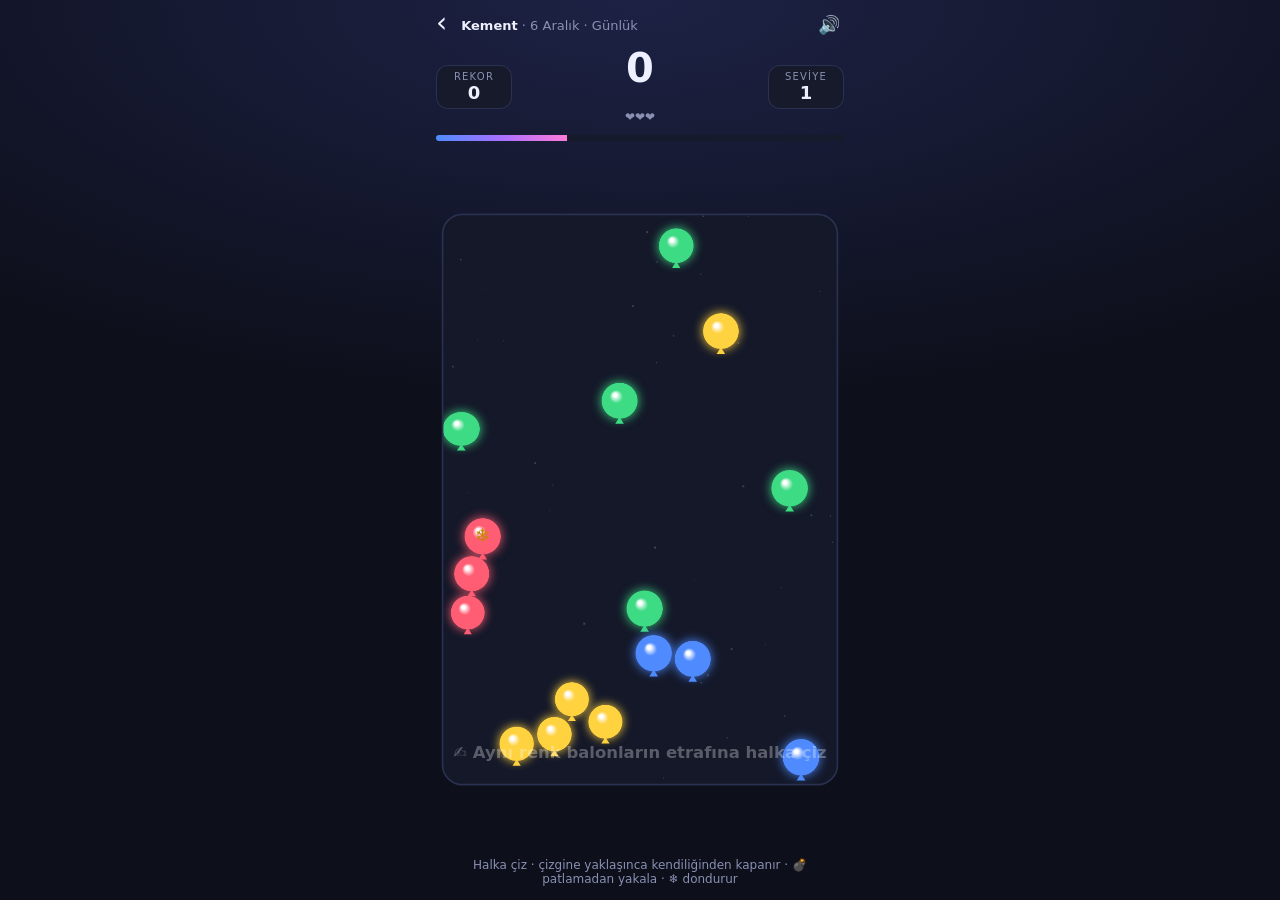
==== kement.html @ a5c646d5 "Günün oyunları: Kement, Patlat, Birleştir, Kaydır ve ilk denemeler Telefonda tek elle oynanan, her g" ====
<!doctype html>
<html lang="tr">
<head>
<meta charset="utf-8">
<meta name="viewport" content="width=device-width,initial-scale=1,maximum-scale=1,user-scalable=no,viewport-fit=cover">
<meta name="theme-color" content="#0d0f1a">
<meta name="mobile-web-app-capable" content="yes">
<meta name="apple-mobile-web-app-capable" content="yes">
<title>Kement</title>
<link rel="stylesheet" href="ortak.css">
<style>
.orb{position:fixed;left:0;top:0;width:12px;height:12px;margin:-6px 0 0 -6px;border-radius:50%;pointer-events:none;z-index:15}
.bump{animation:bump .22s ease-out}
@keyframes bump{40%{transform:scale(1.25)}}
#prog.hot{background:linear-gradient(90deg,#ff7a3d,#ff3b3b)}
</style>
</head>
<body class="game">
<div id="app">
  <header class="hud">
    <div class="stat"><small>REKOR</small><b id="best">0</b></div>
    <div class="score"><b id="score">0</b><span id="combo"></span><small id="sub"></small></div>
    <div class="stat"><small>SEVİYE</small><b id="lvl">1</b></div>
  </header>
  <div class="bar"><i id="prog"></i></div>
  <div class="stage"><canvas id="cv"></canvas></div>
  <p id="hint">Halka çiz · çizgine yaklaşınca kendiliğinden kapanır · 💣 patlamadan yakala · ❄️ dondurur</p>
</div>
<script src="ortak.js"></script>
<script>
const SNAP=30,NEAR=70,SKIP=15; // auto-close distance, preview distance, recent trail points ignored
const W=360,H=520,R=16,CAP=50,START=16,COMBO_S=2.5,FEVER_AT=5,FUSE=10*60,LEVEL_S=25,LIVES=3,KEY='kement3';
const COLORS=['#ff5d73','#ffd23f','#4f8bff','#3ddc84','#a970ff'];
const SPR=[...COLORS,'#ffffff'].map(ballSprite); // last one = joker
const PENTA=[0,2,4,7,9,12,14,16,19,21,24];
const LEVEL_MSG={2:'💣 Bombalar geldi: patlamadan halkala!',3:'🌈 Prizma geldi',5:'🟣 5. renk geldi!'};
const cv=$('#cv'),ctx=cv.getContext('2d'),view=watchCanvas(cv,W,H,6);
const stars=Array.from({length:40},()=>({x:Math.random()*W,y:Math.random()*H,v:.15+Math.random()*.35,s:.6+Math.random()*1.4}));
let Rn,lives,dots,spawns,score,disp,shown,combo,maxCombo,biggest,lastHit,gt,lt,level,nextSpawn,frozenUntil,over,path,live,flashA,flashC,punch,quake,hitstop,
  rings,poppers,shards,confetti,smoke,flashes,ghosts,beatAt,defused,lastArr=0,lastPop=0;

function inPoly(p,poly){let ins=false;for(let i=0,j=poly.length-1;i<poly.length;j=i++){const a=poly[i],b=poly[j];
  if((a.y>p.y)!==(b.y>p.y)&&p.x<(b.x-a.x)*(p.y-a.y)/(b.y-a.y)+a.x)ins=!ins}return ins}
// what a loop holds. Forgiving: a single dot of another colour is a "stray" that gets flicked out; two or more = mixed
function judge(poly){const ins=dots.filter(d=>inPoly(d,poly)),cnt={};ins.forEach(d=>{if(d.c>=0)cnt[d.c]=(cnt[d.c]||0)+1});
  const col=Object.keys(cnt).length?+Object.keys(cnt).sort((a,b)=>cnt[b]-cnt[a])[0]:-1,strays=ins.filter(d=>d.c>=0&&d.c!==col);
  return{ins,col,strays,catch:ins.filter(d=>!strays.includes(d)),mixed:strays.length>1||strays.length===1&&cnt[col]<2}}
// where segment ab crosses segment cd (strictly inside both), or null
function segX(a,b,c,d){const r1=b.x-a.x,r2=b.y-a.y,s1=d.x-c.x,s2=d.y-c.y,den=r1*s2-r2*s1;if(Math.abs(den)<1e-9)return null;
  const t=((c.x-a.x)*s2-(c.y-a.y)*s1)/den,u=((c.x-a.x)*r2-(c.y-a.y)*r1)/den;return t>0&&t<1&&u>0&&u<1?{x:a.x+t*r1,y:a.y+t*r2}:null}
const area=poly=>{let a=0;for(let i=0,j=poly.length-1;i<poly.length;j=i++)a+=(poly[j].x+poly[i].x)*(poly[j].y-poly[i].y);return Math.abs(a/2)};
// self-check: loop geometry, crossing detection, the one-stray rule
{const sq=[{x:0,y:0},{x:10,y:0},{x:10,y:10},{x:0,y:10}];console.assert(inPoly({x:5,y:5},sq)&&!inPoly({x:15,y:5},sq)&&area(sq)===100,'inPoly/area');
 const X=segX({x:0,y:0},{x:10,y:10},{x:0,y:10},{x:10,y:0});console.assert(X&&X.x===5&&X.y===5&&!segX({x:0,y:0},{x:1,y:0},{x:0,y:1},{x:1,y:1}),'segX');
 dots=[{x:3,y:3,c:0},{x:6,y:6,c:0},{x:4,y:7,c:1}];console.assert(!judge(sq).mixed&&judge(sq).catch.length===2,'one stray is forgiven');
 dots.push({x:7,y:3,c:2});console.assert(judge(sq).mixed,'two strays = mixed')}

// the day's stream of balloons (same for everyone); specials unlock with levels
const ncol=()=>level>=5?5:4;
function newItem(){const r=Rn(),c=Rn()*ncol()|0;let p=.06;if(r<p)return{c:-1,sp:'joker'};
  if(level>=2){p+=.07;if(r<p)return{c,sp:'bomb',fuse:FUSE}}p+=.025;if(r<p)return{c,sp:'ice'};if(level>=3){p+=.02;if(r<p)return{c,sp:'prism'}}return{c,sp:''}}
function placeItem(it,x,y){if(it.c>=0&&Rn()<.6){let nd=90,near=null;for(const o of dots)if(o.c>=0){const q=Math.hypot(o.x-x,o.y-y);if(q<nd){nd=q;near=o}}if(near)it={...it,c:near.c}}return it} // colours like company
function freeSpot(){let x,y;for(let k=0;k<25;k++){x=R+Rn()*(W-2*R);y=R+Rn()*(H-2*R);
  if(dots.every(o=>Math.hypot(o.x-x,o.y-y)>2*R+10)&&spawns.every(o=>Math.hypot(o.x-x,o.y-y)>2*R+10))break}return[x,y]}
const makeDot=(it,x,y,sz=.2)=>({...it,x,y,vx:(Rn()-.5)*.5,vy:(Rn()-.5)*.5,hot:0,ph:Rn()*6.28,sz,sq:0,kx:0,ky:0});
function queueSpawn(){const[x,y]=freeSpot();spawns.push({it:placeItem(newItem(),x,y),x,y,t:36})}
const spawnEvery=()=>Math.max(.3,1.4-(level-1)*.1), speedK=()=>Math.min(1.4,1+(level-1)*.06);
const crowd=()=>(dots.length+spawns.length)/CAP, feverOn=()=>combo>=FEVER_AT, colOf=d=>d.c<0?'#ffffff':COLORS[d.c];

function start(){Rn=rng(DAY+'-'+KEY);lives=LIVES;dots=[];spawns=[];level=1;gt=lt=0;
  for(let i=0;i<START;i++){const[x,y]=freeSpot();dots.push(makeDot(placeItem(newItem(),x,y),x,y,1))}
  nextSpawn=1.2;frozenUntil=0;score=disp=shown=combo=maxCombo=biggest=lastHit=flashA=punch=quake=hitstop=beatAt=defused=0;over=false;path=live=null;
  rings=[];poppers=[];shards=[];confetti=[];smoke=[];flashes=[];ghosts=[];flashC='#fff';hud()}
const bump=el=>{el.classList.remove('bump');void el.offsetWidth;el.classList.add('bump')};
function hud(){$('#best').textContent=Math.max(score,bestOf(KEY));$('#lvl').textContent=level;
  $('#sub').textContent=['❤️'.repeat(lives)+'🖤'.repeat(LIVES-lives),TARGET&&(score>TARGET?'✅ Hedefi geçtin':'🎯 Hedef '+TARGET)].filter(Boolean).join(' · ');
  const cb=$('#combo');cb.textContent=(feverOn()?'🔥 ATEŞ x2 · ':'')+'KOMBO x'+combo;cb.classList.toggle('on',combo>1);
  cb.style.background=feverOn()?'linear-gradient(90deg,#ff7a3d,#ff3d6e)':''}

// a glowing orb flies on an arc from where a balloon popped to the score
function flyTo(sel,wx,wy,color,delay,onArrive){const v=view,t=$(sel).getBoundingClientRect(),x0=v.r.left+v.ox+wx*v.s,y0=v.r.top+v.oy+wy*v.s,x1=t.left+t.width/2,y1=t.top+t.height/2;
  const e=document.createElement('i');e.className='orb';e.style.background=color;e.style.boxShadow=`0 0 14px 4px ${color}`;document.body.append(e);
  const mx=(x0+x1)/2+(Math.random()-.5)*180,my=y1+(y0-y1)*.35;
  e.animate([{transform:`translate(${x0}px,${y0}px) scale(.6)`},{transform:`translate(${mx}px,${my}px) scale(1.5)`,offset:.45},{transform:`translate(${x1}px,${y1}px) scale(.5)`}],
    {duration:720,delay,easing:'ease-in',fill:'both'}).onfinish=()=>{e.remove();onArrive()}}
function arrive(sel){bump($(sel));const now=performance.now();if(now-lastArr>35){lastArr=now;beep(1100+Math.random()*400,.03,'sine',.035);buzz(6)}}

// drawing: no straight auto-close. Crossing your own trail closes a loop right there and you keep drawing.
addEventListener('pointerdown',e=>{if(over||e.target.closest('button,a,.ov'))return;path=[toWorld(e,view)];live=null});
addEventListener('pointermove',e=>{if(!path)return;const evs=e.getCoalescedEvents?.();for(const ev of evs?.length?evs:[e])addPoint(toWorld(ev,view))});
addEventListener('pointerup',()=>{const nc=path&&nearClose(45);path=live=null;if(nc&&catchable(judge(nc.poly)))closeLoop(nc.poly)}); // let go near your trail around a clean group: it closes
addEventListener('pointercancel',()=>{path=live=null});
function addPoint(p){if(!path)return;const l=path[path.length-1];if(Math.hypot(p.x-l.x,p.y-l.y)<4)return;
  for(let i=path.length-3;i>=0;i--){const X=segX(path[i],path[i+1],l,p);if(X){const poly=[X,...path.slice(i+1)];path=[X,p];closeLoop(poly);return}}
  path.push(p);if(path.length>600)path.shift();if(Math.random()<.5)trail(p);
  // almost closed and something worth catching inside: finish the loop for the player
  const nc=nearClose(SNAP);if(nc&&area(nc.poly)>600&&catchable(judge(nc.poly))){path=[p];beep(1800,.04,'square',.05);buzz(15);closeLoop(nc.poly)}}
// nearest earlier point of the trail to the fingertip (ignoring the last few), within max
function nearClose(max=NEAR){if(!path||path.length<=SKIP)return null;const tip=path.at(-1);let best=-1,bd=max;
  for(let i=0;i<path.length-SKIP;i++){const d=Math.hypot(path[i].x-tip.x,path[i].y-tip.y);if(d<bd){bd=d;best=i}}return best<0?null:{i:best,d:bd,poly:path.slice(best)}}
const catchable=j=>!j.mixed&&(j.catch.length>=2||j.catch.some(d=>d.sp&&d.sp!=='joker'));
function closeLoop(poly){if(over||area(poly)<350)return;resolve(poly)} // ignore tiny jitter loops

const loopColor=j=>j.mixed?'#ff3b3b':j.catch.length>1?(j.col>=0?COLORS[j.col]:'#ffffff'):'#c8ccff';
function trail(p){const c=live?loopColor(live):'#c8ccff';sparks.push({x:p.x,y:p.y,vx:(Math.random()-.5)*.9,vy:(Math.random()-.5)*.9,life:.7,color:c})}

function resolve(poly){const j=judge(poly);if(!j.ins.length)return;
  const cx=j.ins.reduce((s,d)=>s+d.x,0)/j.ins.length,cy=j.ins.reduce((s,d)=>s+d.y,0)/j.ins.length;
  if(j.mixed){combo=0;j.ins.forEach(d=>d.hot=24);float('Karışık!',cx,cy,'#ff5d73',26);sweep(220,110,.2,'sawtooth',.06);buzz([80,40,80]);ghosts.push({pts:poly,col:'#ff3b3b',t:0});hud();return}
  const got=j.catch;if(got.length<2&&!got.some(d=>d.sp&&d.sp!=='joker'))return; // a lone plain balloon is worth nothing; a lone special is fine
  for(const d of j.strays){const a=Math.atan2(d.y-cy,d.x-cx);d.kx=Math.cos(a)*7;d.ky=Math.sin(a)*7;d.hot=16}
  // specials: bomb blasts its surroundings, prism takes its whole colour, ice freezes; they can set each other off
  const kill=new Set(got),fired=[];
  for(let grew=true;grew;){grew=false;for(const d of[...kill])if(!fired.includes(d)&&(d.sp==='bomb'||d.sp==='prism'||d.sp==='ice')){fired.push(d);if(d.sp==='ice')continue;
    for(const o of dots)if(!kill.has(o)&&(d.sp==='bomb'?Math.hypot(o.x-d.x,o.y-d.y)<95:o.c===d.c)){kill.add(o);grew=true}}}
  const n=got.length,k=kill.size;combo++;maxCombo=Math.max(maxCombo,combo);biggest=Math.max(biggest,k);lastHit=gt;
  const gain=(n*n*5+(k-n)*15)*Math.min(combo,10)*(feverOn()?2:1);score+=gain; // multiplier capped at x10
  defused+=fired.filter(d=>d.sp==='bomb').length;
  const col=got.find(d=>d.c>=0)?COLORS[got.find(d=>d.c>=0).c]:'#ffffff';
  // balloons pop where they are: the loop's catch goes pa-pa-pa around the ring, bomb/prism extras ripple outward
  const ang=d=>Math.atan2(d.y-cy,d.x-cx),share=Math.floor(gain/k);
  [...got].sort((a,b)=>ang(a)-ang(b)).forEach((d,i)=>poppers.push({...d,t:3+i*3,i,pts:share}));
  [...kill].filter(d=>!got.includes(d)).forEach((d,i)=>poppers.push({...d,t:8+Math.hypot(d.x-cx,d.y-cy)/7|0,i:n+i,pts:share}));
  poppers[poppers.length-1].pts+=gain-share*k;
  dots=dots.filter(d=>!kill.has(d));ghosts.push({pts:poly,col,t:0});
  fired.forEach((d,i)=>setTimeout(()=>{
    if(d.sp==='bomb'){fireBlast(d.x,d.y,10);float('💥 ETKİSİZ!',d.x,d.y-26,'#ffb020',24)}
    else if(d.sp==='prism'){rings.push({x:d.x,y:d.y,r:R,max:W,col:COLORS[d.c],t:0});float('🌈 RENK PATLADI!',W/2,H*.3,COLORS[d.c],30);sweep(300,1500,.5,'triangle',.08);flashA=.5;flashC=COLORS[d.c];quake=10;buzz([30,20,30,20,30,20,120])}
    else{frozenUntil=gt+3.5;float('❄️ DONDU!',W/2,H*.3,'#9be7ff',38);sweep(2400,700,.5,'triangle',.06);flashA=.45;flashC='#9be7ff';buzz([20,20,20,20,20,20,60])}},120+i*170));
  setTimeout(()=>explode(cx,cy,col,k,gain),(3+n*3+4)*17); // the finale, right after the last pop
  sweep(300,700,.12,'sine',.05);if(combo>1)bump($('#combo'));
  if(combo===FEVER_AT)setTimeout(()=>{float('🔥 ATEŞ MODU! x2',W/2,H*.24,'#ff7a3d',32);sweep(300,1200,.45,'square',.05);quake=8;buzz([60,40,60,40,120])},260);
  hud()}

// one balloon bursting: rubber shreds, confetti, a white pop flash, its own "+pts" and an orb to the score
function balloonPop(p){const c=colOf(p);
  for(let i=0;i<10;i++){const a=Math.random()*6.283,v=2+Math.random()*4.5;shards.push({x:p.x,y:p.y,vx:Math.cos(a)*v,vy:Math.sin(a)*v-1,rot:a,vr:(Math.random()-.5)*.5,size:4+Math.random()*5,color:c,life:1})}
  for(let i=0;i<6;i++){const a=Math.random()*6.283,v=1.5+Math.random()*3.5;confetti.push({x:p.x,y:p.y,vx:Math.cos(a)*v,vy:Math.sin(a)*v-2.5,rot:Math.random()*6,vr:(Math.random()-.5)*.6,color:COLORS[Math.random()*5|0],life:1})}
  burst(p.x,p.y,'#ffffff',4);rings.push({x:p.x,y:p.y,r:R*.6,max:R*2.6,col:c,t:0});flashes.push({x:p.x,y:p.y,t:0});
  if(p.pts){float('+'+p.pts,p.x,p.y-8,'#fff',20+Math.min(p.i,6)*2);flyTo('#score',p.x,p.y,c,0,()=>{disp+=p.pts;arrive('#score')})}
  const now=performance.now();if(now-lastPop>25){lastPop=now;popSfx(.35,1300+Math.random()*1000,.07);beep(523*2**(PENTA[Math.min(p.i,10)]/12),.08,'triangle',.05)}buzz(12)}
// fiery blast with smoke (bombs)
function fireBlast(x,y,q){for(let i=0;i<18;i++){const a=Math.random()*6.283,v=2+Math.random()*6;shards.push({x,y,vx:Math.cos(a)*v,vy:Math.sin(a)*v-1,rot:a,vr:(Math.random()-.5)*.6,size:4+Math.random()*7,color:['#ff3b3b','#ffb020','#ffd23f'][i%3],life:1})}
  for(let i=0;i<8;i++)smoke.push({x:x+(Math.random()-.5)*30,y:y+(Math.random()-.5)*30,r:10+Math.random()*12,vy:-.3-Math.random()*.5,life:1});
  burst(x,y,'#ffb020',24);rings.push({x,y,r:R,max:130,col:'#ff9a3d',t:0});flashes.push({x,y,t:0,big:1});
  quake=Math.max(quake,q);hitstop=4;popSfx(.6,380,.35);sweep(150,35,.5,'sawtooth',.14);buzz([90,40,120])}
function explode(cx,cy,col,n,gain){
  burst(cx,cy,col,10+n*4);
  rings.push({x:cx,y:cy,r:R,max:50+n*15,col,t:0});rings.push({x:cx,y:cy,r:R,max:30+n*8,col:'#ffffff',t:-3});if(n>=5)rings.push({x:cx,y:cy,r:R,max:90+n*16,col,t:-7});
  for(const d of dots){const dx=d.x-cx,dy=d.y-cy,dd=Math.hypot(dx,dy)||1;if(dd<170){const f=(1-dd/170)*(3+n*.5);d.kx+=dx/dd*f;d.ky+=dy/dd*f;d.sq=.6}} // the blast shoves neighbours
  flashA=Math.max(flashA,Math.min(.4,.07*n));if(flashC!=='#9be7ff')flashC=n>=5?'#ffffff':col;punch=Math.min(1,.3+n*.12);quake=Math.max(quake,Math.min(14,2+n*1.5));
  if(n>=5){for(let i=0;i<20+n*3;i++){const a=-Math.PI/2+(Math.random()-.5)*2.4,v=3+Math.random()*6;confetti.push({x:cx,y:cy,vx:Math.cos(a)*v,vy:Math.sin(a)*v,rot:Math.random()*6,vr:(Math.random()-.5)*.6,color:COLORS[i%5],life:1.3})}
    hitstop=5;popSfx(.5,600,.25)} // big catch: confetti fountain + a beat of hit-stop
  float('+'+gain,cx,cy-10,'#fff',30+Math.min(n,8)*3);
  if(combo>1)float('KOMBO x'+combo,W/2,H*.45,feverOn()?'#ff7a3d':'#ffcc33',36);
  if(n>=4)praise(n>=12?4:n>=9?3:n>=7?2:n>=5?1:0,W/2,H*.2);
  for(let k=0;k<Math.min(n,7);k++)setTimeout(()=>beep(523*2**(PENTA[k+Math.min(combo,4)]/12),.12,'triangle',.07),k*45);
  sweep(160,45,.35,'sine',n>=4?.3:.16);buzz(n>=6?[50,30,50,30,90]:n>=4?[35,25,35,25,60]:[25,20,25])}

// a bomb whose fuse ran out: blows up and scatters 2 new balloons (the field fills faster)
function bombBlow(d){dots.splice(dots.indexOf(d),1);combo=0;fireBlast(d.x,d.y,16);rings.push({x:d.x,y:d.y,r:R,max:150,col:'#ff3b3b',t:-2});
  float('💥 BOMBA PATLADI! +2',d.x,d.y-26,'#ff5d73',22);flashA=.35;flashC='#ff3b3b';punch=1;
  for(let k=0;k<2;k++){const a=k/2*6.283+.4;spawns.push({it:{c:Rn()*ncol()|0,sp:''},x:clamp(d.x+Math.cos(a)*44,R,W-R),y:clamp(d.y+Math.sin(a)*44,R,H-R),t:8+k*5})}hud()}
// the field overflowed: lose a heart; the oldest balloons pop to make room and time stops for a moment
function overflow(){lives--;hud();if(lives<=0)return gameOver();
  const k=Math.ceil(dots.length*.4),gone=dots.slice(0,k);dots=dots.slice(k);spawns=[];gone.forEach((d,i)=>poppers.push({...d,t:6+i*2,i:i%11,pts:0}));
  frozenUntil=gt+2.5;combo=0;float('💔 TAŞTI!',W/2,H*.38,'#ff5d73',42);float(lives+' can kaldı',W/2,H*.38+42,'#fff',18);
  rings.push({x:W/2,y:H/2,r:R,max:W,col:'#ff5d73',t:0});flashA=.5;flashC='#ff3b3b';quake=14;hitstop=6;sweep(400,90,.6,'sawtooth',.12);buzz([150,60,150,60,250]);hud()}
function levelUp(){float('SEVİYE '+level,W/2,H*.4,'#26c6da',42);if(LEVEL_MSG[level])float(LEVEL_MSG[level],W/2,H*.4+42,'#fff',16);
  sweep(400,1600,.5,'triangle',.08);buzz([30,30,30,30,90]);bump($('#lvl'));hud()}
function gameOver(){over=true;path=live=null;float('ALAN DOLDU!',W/2,H*.42,'#ff5d73',38);sweep(500,80,.8,'sawtooth',.1);buzz([200,80,200,80,400]);quake=14;
  [...dots].sort((a,b)=>a.y-b.y).forEach((d,i)=>poppers.push({...d,t:30+i*2,i:i%11,pts:0}));const k=dots.length;dots=[];spawns=[];
  const rec=score>bestOf(KEY);
  if(rec)for(let i=0;i<7;i++)setTimeout(()=>{const x=40+Math.random()*(W-80),y=60+Math.random()*H*.5;burst(x,y,[...COLORS,'#fff'][i%6],28);
    for(let q=0;q<25;q++){const a=Math.random()*6.283,v=2+Math.random()*5;confetti.push({x,y,vx:Math.cos(a)*v,vy:Math.sin(a)*v-2,rot:a,vr:.3,color:COLORS[q%5],life:1.3})}popSfx(.4,900,.12);buzz(30)},900+i*140);
  setTimeout(()=>{disp=score;finish({key:KEY,score,title:rec?'Yeni rekor! 🎉':'Alan doldu!',chips:['📈 seviye '+level,'⭕ en büyük: '+biggest,'🔥 x'+maxCombo+' kombo','💣 '+defused+' bomba'],
    card:`📈 Sv ${level} · ⭕ ${biggest}'li · 🔥 x${maxCombo}\n`,again:start})},Math.max(1800,(30+k*2)*17+600))}

function step(){if(!dots)return;if(hitstop>0){hitstop--;return} // hit-stop: the world holds its breath for a beat
  const now=performance.now(),frozen=gt<frozenUntil;gt+=1/60; // game clock only runs while the page is visible
  if(!over){
    if(frozen)nextSpawn+=1/60;else{lt+=1/60;const L=1+Math.floor(lt/LEVEL_S);if(L>level){level=L;levelUp()}if(gt>=nextSpawn){queueSpawn();nextSpawn=gt+spawnEvery()}}
    if(!frozen)for(const s of spawns)if(--s.t<=0){dots.push(makeDot(s.it,s.x,s.y));if(now-lastPop>40){lastPop=now;beep(600+Math.random()*300,.04,'sine',.04)}}spawns=spawns.filter(s=>s.t>0);
    if(crowd()>=1)return overflow()}
  const sk=(path?.7:1)*speedK();
  for(const d of dots){d.ph+=.05;if(d.hot)d.hot--;d.sz+=(1-d.sz)*.15;d.sq*=.85;if(frozen)continue; // ice: nothing moves
    d.x+=d.vx*sk+d.kx;d.y+=d.vy*sk+d.ky;d.kx*=.88;d.ky*=.88;
    if(d.x<R&&d.vx<0||d.x>W-R&&d.vx>0){d.vx*=-1;d.sq=.5}if(d.y<R&&d.vy<0||d.y>H-R&&d.vy>0){d.vy*=-1;d.sq=.5}
    if(d.sp==='bomb'&&!over){d.fuse--;if(d.fuse<=120&&d.fuse%20===0){beep(1500,.03,'square',.03);buzz(8)}if(d.fuse<=0)bombBlow(d)}}
  if(!frozen)for(let i=0;i<dots.length;i++)for(let j=i+1;j<dots.length;j++){const a=dots[i],b=dots[j],dx=b.x-a.x,dy=b.y-a.y,dd=Math.hypot(dx,dy)||1,o=2*R+4-dd;
    if(o>0){const k=o/dd*.25;a.x-=dx*k;a.y-=dy*k;b.x+=dx*k;b.y+=dy*k} // never stack
    else if(a.c===b.c&&a.c>=0&&dd<110){const k=.002;a.x+=dx*k;a.y+=dy*k;b.x-=dx*k;b.y-=dy*k}} // same colours drift together
  for(const d of dots){d.x=clamp(d.x,R,W-R);d.y=clamp(d.y,R,H-R)}
  // close to your own trail: preview what closing the loop would catch
  const nc=nearClose();if(nc){const j=judge(nc.poly),cnt=j.mixed?0:j.catch.length;
    if(cnt>=2&&cnt>(live?.cnt||0)){beep(500+cnt*70,.04,'sine',.05);buzz(10)}live={...j,cnt,to:path[nc.i]}}else live=null;
  for(const p of poppers)if(--p.t<=0)balloonPop(p);poppers=poppers.filter(p=>p.t>0);
  for(const r of rings){r.t++;if(r.t>0)r.r+=(r.max-r.r)*.18}rings=rings.filter(r=>r.t<28);
  for(const g of ghosts)g.t++;ghosts=ghosts.filter(g=>g.t<22);
  for(const f of flashes)f.t++;flashes=flashes.filter(f=>f.t<(f.big?9:6));
  flashA*=.86;punch*=.85;quake*=.86;
  const fever=feverOn();for(const s of stars){s.y+=s.v*(fever?-3:frozen?0:1);if(s.y>H+4)s.y=-4;if(s.y<-4)s.y=H+4}
  if(combo&&gt-lastHit>COMBO_S){combo=0;hud()}
  const c=crowd();if(!over&&c>.8&&gt-beatAt>(c>.92?.45:.75)){beatAt=gt;beep(70,.12,'sine',.25);setTimeout(()=>beep(58,.1,'sine',.2),140);buzz(c>.92?[40,100,40]:30)}} // heartbeat when nearly full

function ballAt(d,x,y,r){if(d.c>=0){ctx.fillStyle=COLORS[d.c];ctx.beginPath();ctx.moveTo(x,y+r*.9);ctx.lineTo(x-r*.24,y+r*1.28);ctx.lineTo(x+r*.24,y+r*1.28);ctx.closePath();ctx.fill()} // balloon knot
  ctx.drawImage(SPR[d.c<0?5:d.c],x-r*1.6,y-r*1.6,r*3.2,r*3.2);
  const icon={joker:'★',bomb:'💣',prism:'🌈',ice:'❄️'}[d.sp];if(icon){ctx.fillStyle='#c48a00';ctx.font=`800 ${r*1.05}px system-ui`;ctx.fillText(icon,x,y+1)}}
function drawDebris(){
  for(const s of smoke){s.y+=s.vy;s.r+=.5;s.life-=.018;ctx.globalAlpha=Math.max(0,s.life)*.35;ctx.fillStyle='#8a8fa8';ctx.beginPath();ctx.arc(s.x,s.y,s.r,0,6.283);ctx.fill()}
  for(const s of shards){s.x+=s.vx;s.y+=s.vy;s.vy+=.18;s.vx*=.97;s.rot+=s.vr;s.life-=.022;ctx.globalAlpha=Math.max(0,s.life);ctx.fillStyle=s.color;ctx.save();ctx.translate(s.x,s.y);ctx.rotate(s.rot);
    ctx.beginPath();ctx.moveTo(-s.size,-s.size*.4);ctx.quadraticCurveTo(0,-s.size,s.size,-s.size*.2);ctx.lineTo(s.size*.3,s.size*.6);ctx.closePath();ctx.fill();ctx.restore()} // rubber shreds
  for(const f of confetti){f.x+=f.vx;f.y+=f.vy;f.vy+=.12;f.vx*=.98;f.rot+=f.vr;f.life-=.012;ctx.globalAlpha=Math.max(0,Math.min(1,f.life));ctx.fillStyle=f.color;ctx.save();ctx.translate(f.x,f.y);ctx.rotate(f.rot);
    ctx.fillRect(-3,-4.5*Math.abs(Math.cos(f.rot*2)),6,9*Math.abs(Math.cos(f.rot*2))+1);ctx.restore()} // flipping confetti
  ctx.globalAlpha=1;shards=shards.filter(s=>s.life>0);confetti=confetti.filter(f=>f.life>0&&f.y<H+20);smoke=smoke.filter(s=>s.life>0)}

function draw(){const v=view;if(!v.s||!dots)return;const now=performance.now(),fever=feverOn(),frozen=gt<frozenUntil,c=crowd(),danger=!over&&c>.8;
  worldView(ctx,cv,v);
  if(quake>.3)ctx.translate((Math.random()-.5)*quake,(Math.random()-.5)*quake); // camera shake
  if(punch>.01){const z=1+punch*.035;ctx.translate(W/2,H/2);ctx.scale(z,z);ctx.translate(-W/2,-H/2)} // zoom punch on catches
  ctx.fillStyle='#141829';ctx.beginPath();ctx.roundRect(0,0,W,H,18);ctx.fill();
  ctx.save();ctx.clip();ctx.textAlign='center';ctx.textBaseline='middle';
  if(fever){const g=ctx.createLinearGradient(0,H,0,0);g.addColorStop(0,`rgba(255,90,40,${.22+.08*Math.sin(now/140)})`);g.addColorStop(1,'rgba(255,40,110,0)');ctx.fillStyle=g;ctx.fillRect(0,0,W,H)}
  if(frozen){ctx.fillStyle=`rgba(120,210,255,${.12+.05*Math.sin(now/200)})`;ctx.fillRect(0,0,W,H)}
  ctx.fillStyle=fever?'#ff9a5a':'#ffffff';for(const s of stars){ctx.globalAlpha=fever?.6:.18;ctx.fillRect(s.x,s.y,s.s,s.s)}ctx.globalAlpha=1;
  for(const g of ghosts){const k=g.t/22;ctx.beginPath();g.pts.forEach((p,i)=>i?ctx.lineTo(p.x,p.y):ctx.moveTo(p.x,p.y));ctx.closePath();
    ctx.globalAlpha=(1-k)*.25;ctx.fillStyle=g.col;ctx.fill();ctx.globalAlpha=1-k;ctx.strokeStyle=g.col;ctx.lineWidth=6*(1-k)+1;ctx.lineJoin='round';ctx.stroke()}ctx.globalAlpha=1; // the loop you just closed
  for(const s of spawns){const k=1-s.t/36,col=colOf(s.it);ctx.globalAlpha=.35+.5*k;ctx.strokeStyle=col;ctx.lineWidth=2.5;ctx.beginPath();ctx.arc(s.x,s.y,R*(1.8-k*.8),0,6.283);ctx.stroke();
    ctx.globalAlpha=k*.6;ballAt(s.it,s.x,s.y,R*k*.8);ctx.globalAlpha=1} // portal: a balloon is about to appear
  if(path&&path.length>1){const j=live||{catch:[],mixed:false,col:-1},col=fever&&!j.mixed?`hsl(${now/3%360},100%,62%)`:live?loopColor(j):'#c8ccff';
    ctx.beginPath();path.forEach((p,i)=>i?ctx.lineTo(p.x,p.y):ctx.moveTo(p.x,p.y));
    ctx.lineJoin=ctx.lineCap='round';ctx.lineWidth=6;ctx.strokeStyle=col;ctx.shadowColor=col;ctx.shadowBlur=18;ctx.stroke();ctx.shadowBlur=0;ctx.lineWidth=1.5;ctx.strokeStyle='rgba(255,255,255,.75)';ctx.stroke();
    const s0=path[0],tip=path.at(-1);ctx.strokeStyle=col;ctx.lineWidth=2;ctx.globalAlpha=.5+.3*Math.sin(now/120);ctx.beginPath();ctx.arc(s0.x,s0.y,9,0,6.283);ctx.stroke();ctx.globalAlpha=1; // where to come back to
    if(live){ctx.setLineDash([5,7]);ctx.beginPath();ctx.moveTo(tip.x,tip.y);ctx.lineTo(live.to.x,live.to.y);ctx.stroke();ctx.setLineDash([])}
    ctx.fillStyle=col;ctx.shadowColor=col;ctx.shadowBlur=20;ctx.beginPath();ctx.arc(tip.x,tip.y,5+Math.sin(now/80)*1.5,0,6.283);ctx.fill();ctx.shadowBlur=0}
  for(const d of dots){const inL=live?.catch.includes(d)&&!live.mixed,stray=live?.strays.includes(d)&&!live.mixed,r=R*d.sz*(1+.04*Math.sin(d.ph))*(inL?1.15:1);
    const x=d.x+(d.hot?Math.sin(d.hot*1.3)*4:inL?Math.sin(now/40)*1.2:0),sx=1+d.sq*.25,sy=1-d.sq*.2; // squash after bumps
    ctx.save();ctx.translate(x,d.y);ctx.scale(sx,sy);ballAt(d,0,0,r);ctx.restore();
    if(d.sp==='bomb'){const k=d.fuse/FUSE,blink=d.fuse<120&&Math.sin(now/50)>0;ctx.strokeStyle=blink?'#ffffff':'#ff3b3b';ctx.lineWidth=3;ctx.beginPath();ctx.arc(x,d.y,r+5,-Math.PI/2,-Math.PI/2+6.283*k);ctx.stroke()} // fuse
    if(frozen){ctx.strokeStyle='rgba(190,240,255,.8)';ctx.lineWidth=2;ctx.beginPath();ctx.arc(x,d.y,r+2,0,6.283);ctx.stroke()}
    if(inL||stray){ctx.strokeStyle=stray?'#ff5d73':'#fff';ctx.lineWidth=2.5;ctx.setLineDash(stray?[4,4]:[]);ctx.beginPath();ctx.arc(x,d.y,r+4,0,6.283);ctx.stroke();ctx.setLineDash([])}}
  // caught balloons waiting their turn: they swell and tremble, then burst
  for(const p of poppers){const k=p.t<6?1-p.t/6:0,r=R*(1.08+k*.45),x=p.x+Math.sin(now/25+p.i)*(1+k*2);ballAt(p,x,p.y,r);
    ctx.strokeStyle='rgba(255,255,255,.9)';ctx.lineWidth=2;ctx.beginPath();ctx.arc(x,p.y,r+3,0,6.283);ctx.stroke()}
  for(const f of flashes){const k=f.t/(f.big?9:6);ctx.globalAlpha=1-k;ctx.fillStyle='#fff';ctx.beginPath();ctx.arc(f.x,f.y,R*(f.big?2.2:1.1)*(1+k*.8),0,6.283);ctx.fill()}ctx.globalAlpha=1;
  for(const r of rings)if(r.t>0){ctx.globalAlpha=1-r.t/28;ctx.strokeStyle=r.col;ctx.lineWidth=6*(1-r.t/28)+1;ctx.beginPath();ctx.arc(r.x,r.y,r.r,0,6.283);ctx.stroke()}ctx.globalAlpha=1;
  drawDebris();drawFx(ctx);
  if(combo>0&&!over){ctx.fillStyle=fever?'#ff7a3d':'#ffcc33';ctx.fillRect(0,0,W*Math.max(0,1-(gt-lastHit)/COMBO_S),4)} // combo fuse
  if(danger){const g=ctx.createRadialGradient(W/2,H/2,H*.3,W/2,H/2,H*.75);g.addColorStop(0,'rgba(255,40,40,0)');g.addColorStop(1,`rgba(255,40,40,${.18+.14*Math.sin(now/(c>.92?80:140))})`);ctx.fillStyle=g;ctx.fillRect(0,0,W,H)}
  if(flashA>.01){ctx.globalAlpha=flashA;ctx.fillStyle=flashC;ctx.fillRect(0,0,W,H);ctx.globalAlpha=1}
  if(gt<4&&!over&&score===0){ctx.globalAlpha=.6+.3*Math.sin(now/300);ctx.fillStyle='#fff';ctx.font='700 15px system-ui';ctx.fillText('✍️ Aynı renk balonların etrafına halka çiz',W/2,H-28);ctx.globalAlpha=1}
  ctx.restore();
  ctx.lineWidth=fever?2.5:1.5;ctx.strokeStyle=fever?`hsl(${now/3%360},100%,60%)`:danger?'#ff3b3b':'#2a3150';ctx.beginPath();ctx.roundRect(0,0,W,H,18);ctx.stroke();
  if(shown<disp)shown+=Math.ceil((disp-shown)/5);else shown=disp;$('#score').textContent=shown;
  const pg=$('#prog');pg.style.width=Math.min(100,c*100)+'%';pg.classList.toggle('hot',c>.8)}

start();loop(step,draw);
</script>
</body>
</html>
---- ortak.css ----
:root{color-scheme:dark;--bg:#0d0f1a;--panel:#161a2b;--line:#2a3150;--text:#eef0ff;--dim:#8a90b3;--accent:#ffcc33}
*{box-sizing:border-box;margin:0;padding:0;-webkit-tap-highlight-color:transparent}
html,body{height:100%;color:var(--text);font-family:system-ui,-apple-system,"Segoe UI",Roboto,sans-serif}
body{background:radial-gradient(120% 70% at 50% 0%,#1d2245 0%,var(--bg) 65%) var(--bg)}
body.game{overflow:hidden;touch-action:none;user-select:none;-webkit-user-select:none}
#app{height:100vh;height:100dvh;max-width:440px;margin:0 auto;display:flex;flex-direction:column;gap:10px;padding:max(12px,env(safe-area-inset-top)) 16px max(14px,env(safe-area-inset-bottom))}
.top{display:flex;align-items:center;gap:4px;font-size:13px;color:var(--dim)}
.top a{color:var(--text);text-decoration:none;font-size:28px;line-height:.7;padding:0 10px 4px 0}
.top .t{flex:1}
.top b{color:var(--text)}
#mute{background:none;border:0;font-size:18px;cursor:pointer;padding:2px 4px}
.hud{display:flex;align-items:center;justify-content:space-between}
.stat{display:flex;flex-direction:column;align-items:center;min-width:76px;padding:6px 10px;background:var(--panel);border-radius:12px;box-shadow:inset 0 0 0 1px var(--line)}
.stat small{font-size:10px;letter-spacing:.12em;color:var(--dim)}
.stat b{font-size:18px;font-variant-numeric:tabular-nums}
.score{display:flex;flex-direction:column;align-items:center;gap:3px}
#score{font-size:40px;font-weight:800;line-height:1;font-variant-numeric:tabular-nums}
#sub{font-size:12px;color:var(--dim);min-height:15px}
#combo{font-size:12px;font-weight:800;color:#1a1200;background:var(--accent);border-radius:99px;padding:1px 8px;visibility:hidden}
#combo.on{visibility:visible;animation:in .25s}
.bar{height:6px;border-radius:99px;background:var(--panel);overflow:hidden;flex:none}
#prog{display:block;height:100%;width:0;background:linear-gradient(90deg,#4f8bff,#a970ff,#ff7ad9);transition:width .2s}
.stage{flex:1;min-height:0;position:relative}
.stage canvas{position:absolute;inset:0;width:100%;height:100%;touch-action:none}
#hint{text-align:center;font-size:12px;color:var(--dim);flex:none;min-height:15px}
#toast{position:fixed;left:50%;top:20%;transform:translateX(-50%);z-index:30;background:var(--accent);color:#1a1200;font-weight:800;padding:10px 18px;border-radius:99px;pointer-events:none;opacity:0;transition:opacity .25s;white-space:nowrap}
#toast.on{opacity:1}
.ov{position:fixed;inset:0;z-index:20;display:grid;place-items:center;padding:16px;background:rgba(5,6,12,.72);backdrop-filter:blur(6px);-webkit-backdrop-filter:blur(6px)}
.ov[hidden]{display:none}
.card{width:100%;max-width:360px;text-align:center;background:var(--panel);border-radius:22px;padding:26px 22px 18px;box-shadow:0 20px 60px rgba(0,0,0,.6),inset 0 0 0 1px var(--line);animation:in .35s}
#oTitle{color:var(--dim);font-weight:600}
#oScore{display:block;font-size:60px;font-weight:900;line-height:1.1;background:linear-gradient(135deg,#ffcc33,#ff7a3d);-webkit-background-clip:text;background-clip:text;color:transparent}
.chips{display:flex;justify-content:center;flex-wrap:wrap;gap:8px;margin:12px 0}
.chips span{background:#232945;border-radius:99px;padding:5px 12px;font-size:14px;font-weight:600}
#oMsg{min-height:44px;line-height:1.45;margin-bottom:6px}
.btn{display:block;width:100%;margin-top:10px;padding:15px;border:0;border-radius:14px;font:inherit;font-size:17px;font-weight:800;color:var(--text);background:#252b45;cursor:pointer}
.btn.pri{background:linear-gradient(135deg,#ffcc33,#ff7a3d);color:#1a1200}
.lnk{display:inline-block;margin-top:14px;color:var(--dim);font-size:14px;text-decoration:none}
button:focus-visible,a:focus-visible{outline:2px solid var(--accent);outline-offset:2px}
.shake{animation:shake .35s}
@keyframes in{from{opacity:0;transform:scale(.7)}}
@keyframes shake{20%{transform:translate(-6px,2px)}40%{transform:translate(5px,-3px)}60%{transform:translate(-4px,1px)}80%{transform:translate(3px,0)}}
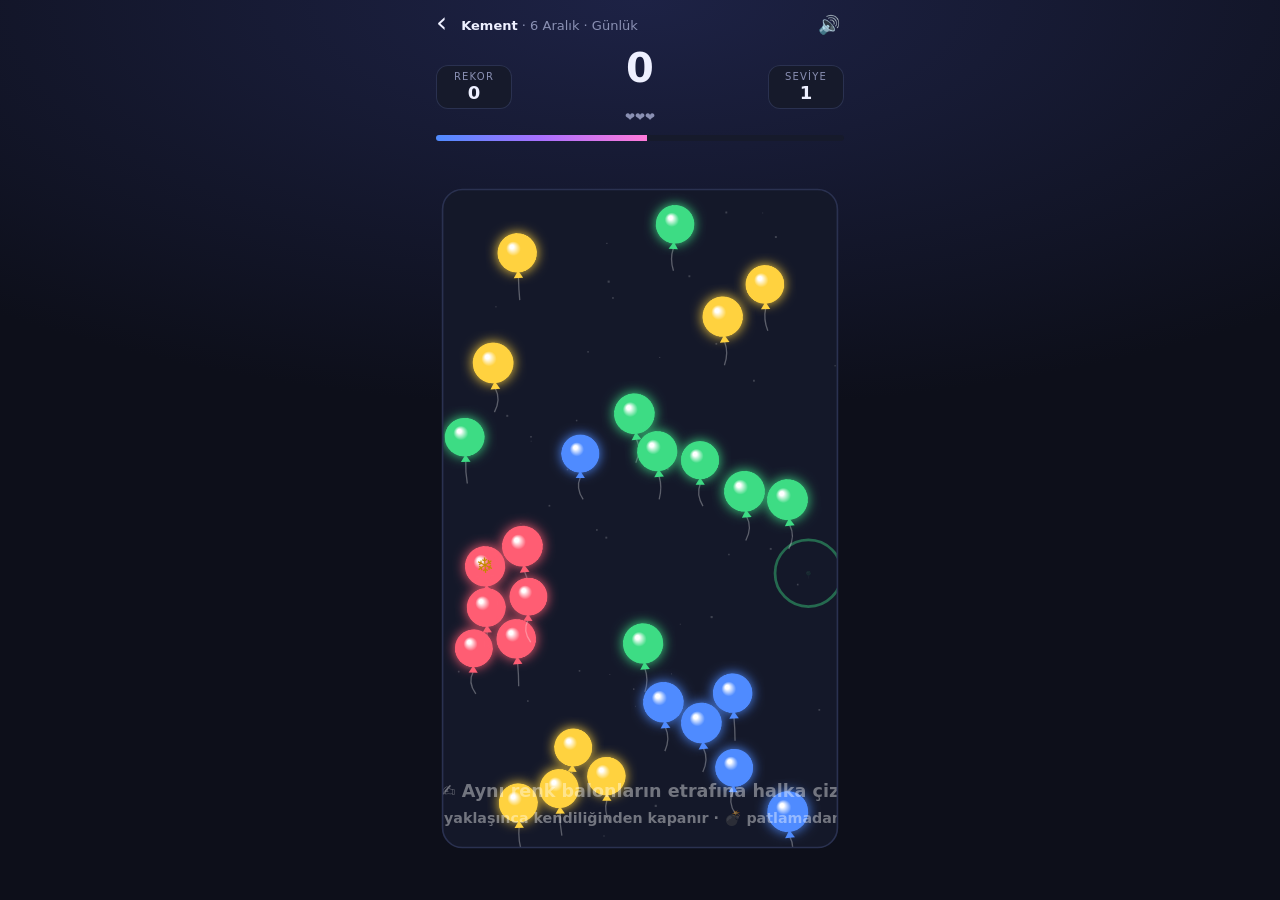
==== commit 7ba8c367: "Kement: beklemesiz akış, mıknatıslı halka, daha çok efekt ve titreşim - Alanda her zaman en az 26 ba" ====
--- a/kement.html
+++ b/kement.html
@@ -13,6 +13,7 @@
 .bump{animation:bump .22s ease-out}
 @keyframes bump{40%{transform:scale(1.25)}}
 #prog.hot{background:linear-gradient(90deg,#ff7a3d,#ff3b3b)}
+#score.big{color:var(--accent)}
 </style>
 </head>
 <body class="game">
@@ -24,36 +25,40 @@
   </header>
   <div class="bar"><i id="prog"></i></div>
   <div class="stage"><canvas id="cv"></canvas></div>
-  <p id="hint">Halka çiz · çizgine yaklaşınca kendiliğinden kapanır · 💣 patlamadan yakala · ❄️ dondurur</p>
 </div>
 <script src="ortak.js"></script>
 <script>
-const SNAP=30,NEAR=70,SKIP=15; // auto-close distance, preview distance, recent trail points ignored
-const W=360,H=520,R=16,CAP=50,START=16,COMBO_S=2.5,FEVER_AT=5,FUSE=10*60,LEVEL_S=25,LIVES=3,KEY='kement3';
+const W=360,H=600,R=18,CAP=56,START=28,MIN_FIELD=26,COMBO_S=2.5,FEVER_AT=5,FUSE=10*60,LEVEL_S=25,LIVES=3,KEY='kement3';
+const SNAP=40,NEAR=90,SKIP=15,EDGE=R*.8; // auto-close distance, preview distance, recent trail points ignored, how far the line's "magnet" reaches
 const COLORS=['#ff5d73','#ffd23f','#4f8bff','#3ddc84','#a970ff'];
 const SPR=[...COLORS,'#ffffff'].map(ballSprite); // last one = joker
 const PENTA=[0,2,4,7,9,12,14,16,19,21,24];
 const LEVEL_MSG={2:'💣 Bombalar geldi: patlamadan halkala!',3:'🌈 Prizma geldi',5:'🟣 5. renk geldi!'};
 const cv=$('#cv'),ctx=cv.getContext('2d'),view=watchCanvas(cv,W,H,6);
-const stars=Array.from({length:40},()=>({x:Math.random()*W,y:Math.random()*H,v:.15+Math.random()*.35,s:.6+Math.random()*1.4}));
-let Rn,lives,dots,spawns,score,disp,shown,combo,maxCombo,biggest,lastHit,gt,lt,level,nextSpawn,frozenUntil,over,path,live,flashA,flashC,punch,quake,hitstop,
-  rings,poppers,shards,confetti,smoke,flashes,ghosts,beatAt,defused,lastArr=0,lastPop=0;
+const stars=Array.from({length:44},()=>({x:Math.random()*W,y:Math.random()*H,v:.15+Math.random()*.35,s:.6+Math.random()*1.4}));
+let Rn,lives,dots,spawns,score,disp,shown,combo,maxCombo,biggest,lastHit,gt,lt,level,nextSpawn,lastSpawn,frozenUntil,over,path,live,flashA,flashC,punch,quake,hitstop,
+  rings,poppers,parts,flashes,ghosts,beatAt,defused,milestone,recordShown,popN=0,lastArr=0,lastPop=0;
 
 function inPoly(p,poly){let ins=false;for(let i=0,j=poly.length-1;i<poly.length;j=i++){const a=poly[i],b=poly[j];
   if((a.y>p.y)!==(b.y>p.y)&&p.x<(b.x-a.x)*(p.y-a.y)/(b.y-a.y)+a.x)ins=!ins}return ins}
-// what a loop holds. Forgiving: a single dot of another colour is a "stray" that gets flicked out; two or more = mixed
-function judge(poly){const ins=dots.filter(d=>inPoly(d,poly)),cnt={};ins.forEach(d=>{if(d.c>=0)cnt[d.c]=(cnt[d.c]||0)+1});
-  const col=Object.keys(cnt).length?+Object.keys(cnt).sort((a,b)=>cnt[b]-cnt[a])[0]:-1,strays=ins.filter(d=>d.c>=0&&d.c!==col);
+function distSeg(p,a,b){const dx=b.x-a.x,dy=b.y-a.y,l=dx*dx+dy*dy||1,t=clamp(((p.x-a.x)*dx+(p.y-a.y)*dy)/l,0,1);return Math.hypot(p.x-a.x-t*dx,p.y-a.y-t*dy)}
+const nearEdge=(p,poly)=>{for(let i=0,j=poly.length-1;i<poly.length;j=i++)if(distSeg(p,poly[j],poly[i])<EDGE)return true;return false};
+// what a loop holds. Forgiving: one balloon of another colour is a "stray" that gets flicked out (two or more = mixed),
+// and same-colour balloons sitting right on the line count as inside (fat-finger friendly)
+function judge(poly){const inside=dots.filter(d=>inPoly(d,poly)),cnt={};inside.forEach(d=>{if(d.c>=0)cnt[d.c]=(cnt[d.c]||0)+1});
+  const col=Object.keys(cnt).length?+Object.keys(cnt).sort((a,b)=>cnt[b]-cnt[a])[0]:-1,strays=inside.filter(d=>d.c>=0&&d.c!==col);
+  const ins=col<0?inside:[...inside,...dots.filter(d=>d.c===col&&!inside.includes(d)&&nearEdge(d,poly))];
   return{ins,col,strays,catch:ins.filter(d=>!strays.includes(d)),mixed:strays.length>1||strays.length===1&&cnt[col]<2}}
 // where segment ab crosses segment cd (strictly inside both), or null
 function segX(a,b,c,d){const r1=b.x-a.x,r2=b.y-a.y,s1=d.x-c.x,s2=d.y-c.y,den=r1*s2-r2*s1;if(Math.abs(den)<1e-9)return null;
   const t=((c.x-a.x)*s2-(c.y-a.y)*s1)/den,u=((c.x-a.x)*r2-(c.y-a.y)*r1)/den;return t>0&&t<1&&u>0&&u<1?{x:a.x+t*r1,y:a.y+t*r2}:null}
 const area=poly=>{let a=0;for(let i=0,j=poly.length-1;i<poly.length;j=i++)a+=(poly[j].x+poly[i].x)*(poly[j].y-poly[i].y);return Math.abs(a/2)};
-// self-check: loop geometry, crossing detection, the one-stray rule
-{const sq=[{x:0,y:0},{x:10,y:0},{x:10,y:10},{x:0,y:10}];console.assert(inPoly({x:5,y:5},sq)&&!inPoly({x:15,y:5},sq)&&area(sq)===100,'inPoly/area');
+// self-check: loop geometry, crossing detection, the one-stray rule, the line magnet
+{const sq=[{x:0,y:0},{x:100,y:0},{x:100,y:100},{x:0,y:100}];console.assert(inPoly({x:50,y:50},sq)&&!inPoly({x:150,y:50},sq)&&area(sq)===1e4,'inPoly/area');
  const X=segX({x:0,y:0},{x:10,y:10},{x:0,y:10},{x:10,y:0});console.assert(X&&X.x===5&&X.y===5&&!segX({x:0,y:0},{x:1,y:0},{x:0,y:1},{x:1,y:1}),'segX');
- dots=[{x:3,y:3,c:0},{x:6,y:6,c:0},{x:4,y:7,c:1}];console.assert(!judge(sq).mixed&&judge(sq).catch.length===2,'one stray is forgiven');
- dots.push({x:7,y:3,c:2});console.assert(judge(sq).mixed,'two strays = mixed')}
+ dots=[{x:30,y:30,c:0},{x:60,y:60,c:0},{x:40,y:70,c:1}];console.assert(!judge(sq).mixed&&judge(sq).catch.length===2,'one stray is forgiven');
+ dots.push({x:105,y:50,c:0},{x:140,y:50,c:0});console.assert(judge(sq).catch.length===3,'same colour on the line counts, far away does not');
+ dots.push({x:70,y:30,c:2});console.assert(judge(sq).mixed,'two strays = mixed')}
 
 // the day's stream of balloons (same for everyone); specials unlock with levels
 const ncol=()=>level>=5?5:4;
@@ -61,16 +66,16 @@
   if(level>=2){p+=.07;if(r<p)return{c,sp:'bomb',fuse:FUSE}}p+=.025;if(r<p)return{c,sp:'ice'};if(level>=3){p+=.02;if(r<p)return{c,sp:'prism'}}return{c,sp:''}}
 function placeItem(it,x,y){if(it.c>=0&&Rn()<.6){let nd=90,near=null;for(const o of dots)if(o.c>=0){const q=Math.hypot(o.x-x,o.y-y);if(q<nd){nd=q;near=o}}if(near)it={...it,c:near.c}}return it} // colours like company
 function freeSpot(){let x,y;for(let k=0;k<25;k++){x=R+Rn()*(W-2*R);y=R+Rn()*(H-2*R);
-  if(dots.every(o=>Math.hypot(o.x-x,o.y-y)>2*R+10)&&spawns.every(o=>Math.hypot(o.x-x,o.y-y)>2*R+10))break}return[x,y]}
+  if(dots.every(o=>Math.hypot(o.x-x,o.y-y)>2*R+8)&&spawns.every(o=>Math.hypot(o.x-x,o.y-y)>2*R+8))break}return[x,y]}
 const makeDot=(it,x,y,sz=.2)=>({...it,x,y,vx:(Rn()-.5)*.5,vy:(Rn()-.5)*.5,hot:0,ph:Rn()*6.28,sz,sq:0,kx:0,ky:0});
-function queueSpawn(){const[x,y]=freeSpot();spawns.push({it:placeItem(newItem(),x,y),x,y,t:36})}
-const spawnEvery=()=>Math.max(.3,1.4-(level-1)*.1), speedK=()=>Math.min(1.4,1+(level-1)*.06);
+function queueSpawn(){const[x,y]=freeSpot();spawns.push({it:placeItem(newItem(),x,y),x,y,t:22})}
+const basePace=()=>Math.max(.35,1.3-(level-1)*.09), speedK=()=>Math.min(1.4,1+(level-1)*.06);
 const crowd=()=>(dots.length+spawns.length)/CAP, feverOn=()=>combo>=FEVER_AT, colOf=d=>d.c<0?'#ffffff':COLORS[d.c];
 
 function start(){Rn=rng(DAY+'-'+KEY);lives=LIVES;dots=[];spawns=[];level=1;gt=lt=0;
   for(let i=0;i<START;i++){const[x,y]=freeSpot();dots.push(makeDot(placeItem(newItem(),x,y),x,y,1))}
-  nextSpawn=1.2;frozenUntil=0;score=disp=shown=combo=maxCombo=biggest=lastHit=flashA=punch=quake=hitstop=beatAt=defused=0;over=false;path=live=null;
-  rings=[];poppers=[];shards=[];confetti=[];smoke=[];flashes=[];ghosts=[];flashC='#fff';hud()}
+  nextSpawn=1.2;lastSpawn=0;frozenUntil=0;score=disp=shown=combo=maxCombo=biggest=lastHit=flashA=punch=quake=hitstop=beatAt=defused=0;milestone=1500;recordShown=over=false;path=live=null;
+  rings=[];poppers=[];parts=[];flashes=[];ghosts=[];flashC='#fff';hud()}
 const bump=el=>{el.classList.remove('bump');void el.offsetWidth;el.classList.add('bump')};
 function hud(){$('#best').textContent=Math.max(score,bestOf(KEY));$('#lvl').textContent=level;
   $('#sub').textContent=['❤️'.repeat(lives)+'🖤'.repeat(LIVES-lives),TARGET&&(score>TARGET?'✅ Hedefi geçtin':'🎯 Hedef '+TARGET)].filter(Boolean).join(' · ');
@@ -83,18 +88,18 @@
   const mx=(x0+x1)/2+(Math.random()-.5)*180,my=y1+(y0-y1)*.35;
   e.animate([{transform:`translate(${x0}px,${y0}px) scale(.6)`},{transform:`translate(${mx}px,${my}px) scale(1.5)`,offset:.45},{transform:`translate(${x1}px,${y1}px) scale(.5)`}],
     {duration:720,delay,easing:'ease-in',fill:'both'}).onfinish=()=>{e.remove();onArrive()}}
-function arrive(sel){bump($(sel));const now=performance.now();if(now-lastArr>35){lastArr=now;beep(1100+Math.random()*400,.03,'sine',.035);buzz(6)}}
+function arrive(sel){bump($(sel));const now=performance.now();if(now-lastArr>35){lastArr=now;beep(1100+Math.random()*400,.03,'sine',.035);buzz(10)}}
 
 // drawing: no straight auto-close. Crossing your own trail closes a loop right there and you keep drawing.
 addEventListener('pointerdown',e=>{if(over||e.target.closest('button,a,.ov'))return;path=[toWorld(e,view)];live=null});
 addEventListener('pointermove',e=>{if(!path)return;const evs=e.getCoalescedEvents?.();for(const ev of evs?.length?evs:[e])addPoint(toWorld(ev,view))});
-addEventListener('pointerup',()=>{const nc=path&&nearClose(45);path=live=null;if(nc&&catchable(judge(nc.poly)))closeLoop(nc.poly)}); // let go near your trail around a clean group: it closes
+addEventListener('pointerup',()=>{const nc=path&&nearClose(SNAP+10);path=live=null;if(nc&&catchable(judge(nc.poly)))closeLoop(nc.poly)}); // let go near your trail around a clean group: it closes
 addEventListener('pointercancel',()=>{path=live=null});
 function addPoint(p){if(!path)return;const l=path[path.length-1];if(Math.hypot(p.x-l.x,p.y-l.y)<4)return;
   for(let i=path.length-3;i>=0;i--){const X=segX(path[i],path[i+1],l,p);if(X){const poly=[X,...path.slice(i+1)];path=[X,p];closeLoop(poly);return}}
-  path.push(p);if(path.length>600)path.shift();if(Math.random()<.5)trail(p);
+  path.push(p);if(path.length>600)path.shift();trail(p);
   // almost closed and something worth catching inside: finish the loop for the player
-  const nc=nearClose(SNAP);if(nc&&area(nc.poly)>600&&catchable(judge(nc.poly))){path=[p];beep(1800,.04,'square',.05);buzz(15);closeLoop(nc.poly)}}
+  const nc=nearClose(SNAP);if(nc&&area(nc.poly)>600&&catchable(judge(nc.poly))){path=[p];beep(1800,.04,'square',.05);buzz(20);closeLoop(nc.poly)}}
 // nearest earlier point of the trail to the fingertip (ignoring the last few), within max
 function nearClose(max=NEAR){if(!path||path.length<=SKIP)return null;const tip=path.at(-1);let best=-1,bd=max;
   for(let i=0;i<path.length-SKIP;i++){const d=Math.hypot(path[i].x-tip.x,path[i].y-tip.y);if(d<bd){bd=d;best=i}}return best<0?null:{i:best,d:bd,poly:path.slice(best)}}
@@ -102,17 +107,18 @@
 function closeLoop(poly){if(over||area(poly)<350)return;resolve(poly)} // ignore tiny jitter loops
 
 const loopColor=j=>j.mixed?'#ff3b3b':j.catch.length>1?(j.col>=0?COLORS[j.col]:'#ffffff'):'#c8ccff';
-function trail(p){const c=live?loopColor(live):'#c8ccff';sparks.push({x:p.x,y:p.y,vx:(Math.random()-.5)*.9,vy:(Math.random()-.5)*.9,life:.7,color:c})}
+function trail(p){const c=live?loopColor(live):`hsl(${performance.now()/4%360},90%,70%)`;
+  for(let k=0;k<2;k++)parts.push({t:'spark',x:p.x,y:p.y,vx:(Math.random()-.5)*1.4,vy:(Math.random()-.5)*1.4,g:.03,drag:.94,rot:0,vr:0,life:.7,decay:.04,color:c,s:1.8})}
 
 function resolve(poly){const j=judge(poly);if(!j.ins.length)return;
   const cx=j.ins.reduce((s,d)=>s+d.x,0)/j.ins.length,cy=j.ins.reduce((s,d)=>s+d.y,0)/j.ins.length;
-  if(j.mixed){combo=0;j.ins.forEach(d=>d.hot=24);float('Karışık!',cx,cy,'#ff5d73',26);sweep(220,110,.2,'sawtooth',.06);buzz([80,40,80]);ghosts.push({pts:poly,col:'#ff3b3b',t:0});hud();return}
+  if(j.mixed){combo=0;j.ins.forEach(d=>d.hot=24);float('Karışık!',cx,cy,'#ff5d73',26);sweep(220,110,.2,'sawtooth',.06);buzz([100,50,100]);ghosts.push({pts:poly,col:'#ff3b3b',t:0});hud();return}
   const got=j.catch;if(got.length<2&&!got.some(d=>d.sp&&d.sp!=='joker'))return; // a lone plain balloon is worth nothing; a lone special is fine
   for(const d of j.strays){const a=Math.atan2(d.y-cy,d.x-cx);d.kx=Math.cos(a)*7;d.ky=Math.sin(a)*7;d.hot=16}
   // specials: bomb blasts its surroundings, prism takes its whole colour, ice freezes; they can set each other off
   const kill=new Set(got),fired=[];
   for(let grew=true;grew;){grew=false;for(const d of[...kill])if(!fired.includes(d)&&(d.sp==='bomb'||d.sp==='prism'||d.sp==='ice')){fired.push(d);if(d.sp==='ice')continue;
-    for(const o of dots)if(!kill.has(o)&&(d.sp==='bomb'?Math.hypot(o.x-d.x,o.y-d.y)<95:o.c===d.c)){kill.add(o);grew=true}}}
+    for(const o of dots)if(!kill.has(o)&&(d.sp==='bomb'?Math.hypot(o.x-d.x,o.y-d.y)<100:o.c===d.c)){kill.add(o);grew=true}}}
   const n=got.length,k=kill.size;combo++;maxCombo=Math.max(maxCombo,combo);biggest=Math.max(biggest,k);lastHit=gt;
   const gain=(n*n*5+(k-n)*15)*Math.min(combo,10)*(feverOn()?2:1);score+=gain; // multiplier capped at x10
   defused+=fired.filter(d=>d.sp==='bomb').length;
@@ -125,37 +131,51 @@
   dots=dots.filter(d=>!kill.has(d));ghosts.push({pts:poly,col,t:0});
   fired.forEach((d,i)=>setTimeout(()=>{
     if(d.sp==='bomb'){fireBlast(d.x,d.y,10);float('💥 ETKİSİZ!',d.x,d.y-26,'#ffb020',24)}
-    else if(d.sp==='prism'){rings.push({x:d.x,y:d.y,r:R,max:W,col:COLORS[d.c],t:0});float('🌈 RENK PATLADI!',W/2,H*.3,COLORS[d.c],30);sweep(300,1500,.5,'triangle',.08);flashA=.5;flashC=COLORS[d.c];quake=10;buzz([30,20,30,20,30,20,120])}
-    else{frozenUntil=gt+3.5;float('❄️ DONDU!',W/2,H*.3,'#9be7ff',38);sweep(2400,700,.5,'triangle',.06);flashA=.45;flashC='#9be7ff';buzz([20,20,20,20,20,20,60])}},120+i*170));
+    else if(d.sp==='prism'){rings.push({x:d.x,y:d.y,r:R,max:W,col:COLORS[d.c],t:0});float('🌈 RENK PATLADI!',W/2,H*.3,COLORS[d.c],30);sweep(300,1500,.5,'triangle',.08);flashA=.5;flashC=COLORS[d.c];quake=10;fireworks(2);buzz([50,30,50,30,50,30,160])}
+    else{frozenUntil=gt+3.5;float('❄️ DONDU!',W/2,H*.3,'#9be7ff',38);sweep(2400,700,.5,'triangle',.06);flashA=.45;flashC='#9be7ff';buzz([30,25,30,25,30,25,90])}},120+i*170));
   setTimeout(()=>explode(cx,cy,col,k,gain),(3+n*3+4)*17); // the finale, right after the last pop
   sweep(300,700,.12,'sine',.05);if(combo>1)bump($('#combo'));
-  if(combo===FEVER_AT)setTimeout(()=>{float('🔥 ATEŞ MODU! x2',W/2,H*.24,'#ff7a3d',32);sweep(300,1200,.45,'square',.05);quake=8;buzz([60,40,60,40,120])},260);
-  hud()}
-
-// one balloon bursting: rubber shreds, confetti, a white pop flash, its own "+pts" and an orb to the score
-function balloonPop(p){const c=colOf(p);
-  for(let i=0;i<10;i++){const a=Math.random()*6.283,v=2+Math.random()*4.5;shards.push({x:p.x,y:p.y,vx:Math.cos(a)*v,vy:Math.sin(a)*v-1,rot:a,vr:(Math.random()-.5)*.5,size:4+Math.random()*5,color:c,life:1})}
-  for(let i=0;i<6;i++){const a=Math.random()*6.283,v=1.5+Math.random()*3.5;confetti.push({x:p.x,y:p.y,vx:Math.cos(a)*v,vy:Math.sin(a)*v-2.5,rot:Math.random()*6,vr:(Math.random()-.5)*.6,color:COLORS[Math.random()*5|0],life:1})}
+  if(combo===FEVER_AT)setTimeout(()=>{float('🔥 ATEŞ MODU! x2',W/2,H*.24,'#ff7a3d',32);sweep(300,1200,.45,'square',.05);quake=8;fireworks(4);buzz([80,50,80,50,200])},260);
+  milestones();hud()}
+
+// one balloon bursting; the burst style rotates so a chain never looks the same twice
+function balloonPop(p){const c=colOf(p),style=popN++%4,rnd=Math.random;
+  if(style===0)for(let i=0;i<10;i++){const a=rnd()*6.283,v=2+rnd()*4.5;parts.push({t:'shard',x:p.x,y:p.y,vx:Math.cos(a)*v,vy:Math.sin(a)*v-1,g:.18,drag:.97,rot:a,vr:(rnd()-.5)*.5,life:1,decay:.022,color:c,s:4+rnd()*5})} // rubber shreds
+  else if(style===1)for(let i=0;i<7;i++){const a=rnd()*6.283,v=2+rnd()*3.5;parts.push({t:'star',x:p.x,y:p.y,vx:Math.cos(a)*v,vy:Math.sin(a)*v-1.5,g:.1,drag:.97,rot:a,vr:.2,life:1,decay:.02,color:i%2?'#ffe58a':'#ffffff',s:5+rnd()*4})}
+  else if(style===2)for(let i=0;i<5;i++)parts.push({t:'heart',x:p.x+(rnd()-.5)*20,y:p.y,vx:(rnd()-.5)*1.5,vy:-1.5-rnd()*2,g:-.02,drag:.98,rot:0,vr:0,life:1,decay:.018,color:i%2?c:'#ff7ad9',s:14+rnd()*10}) // hearts float up
+  else for(let i=0;i<14;i++){const a=i/14*6.283;parts.push({t:'spark',x:p.x,y:p.y,vx:Math.cos(a)*3.8,vy:Math.sin(a)*3.8,g:.03,drag:.93,rot:0,vr:0,life:1,decay:.035,color:i%2?c:'#ffffff',s:2.5})} // sparkle ring
+  for(let i=0;i<5;i++){const a=rnd()*6.283,v=1.5+rnd()*3.5;parts.push({t:'conf',x:p.x,y:p.y,vx:Math.cos(a)*v,vy:Math.sin(a)*v-2.5,g:.12,drag:.98,rot:rnd()*6,vr:(rnd()-.5)*.6,life:1,decay:.012,color:COLORS[rnd()*5|0]})}
   burst(p.x,p.y,'#ffffff',4);rings.push({x:p.x,y:p.y,r:R*.6,max:R*2.6,col:c,t:0});flashes.push({x:p.x,y:p.y,t:0});
   if(p.pts){float('+'+p.pts,p.x,p.y-8,'#fff',20+Math.min(p.i,6)*2);flyTo('#score',p.x,p.y,c,0,()=>{disp+=p.pts;arrive('#score')})}
-  const now=performance.now();if(now-lastPop>25){lastPop=now;popSfx(.35,1300+Math.random()*1000,.07);beep(523*2**(PENTA[Math.min(p.i,10)]/12),.08,'triangle',.05)}buzz(12)}
+  const now=performance.now();if(now-lastPop>25){lastPop=now;popSfx(.35,1300+rnd()*1000,.07);beep(523*2**(PENTA[Math.min(p.i,10)]/12),.08,'triangle',.05)}buzz(22)}
 // fiery blast with smoke (bombs)
-function fireBlast(x,y,q){for(let i=0;i<18;i++){const a=Math.random()*6.283,v=2+Math.random()*6;shards.push({x,y,vx:Math.cos(a)*v,vy:Math.sin(a)*v-1,rot:a,vr:(Math.random()-.5)*.6,size:4+Math.random()*7,color:['#ff3b3b','#ffb020','#ffd23f'][i%3],life:1})}
-  for(let i=0;i<8;i++)smoke.push({x:x+(Math.random()-.5)*30,y:y+(Math.random()-.5)*30,r:10+Math.random()*12,vy:-.3-Math.random()*.5,life:1});
+function fireBlast(x,y,q){const rnd=Math.random;for(let i=0;i<18;i++){const a=rnd()*6.283,v=2+rnd()*6;parts.push({t:'shard',x,y,vx:Math.cos(a)*v,vy:Math.sin(a)*v-1,g:.18,drag:.97,rot:a,vr:(rnd()-.5)*.6,life:1,decay:.022,color:['#ff3b3b','#ffb020','#ffd23f'][i%3],s:4+rnd()*7})}
+  for(let i=0;i<8;i++)parts.push({t:'smoke',x:x+(rnd()-.5)*30,y:y+(rnd()-.5)*30,vx:0,vy:-.3-rnd()*.5,g:0,drag:1,rot:0,vr:0,life:1,decay:.018,color:'#8a8fa8',s:10+rnd()*12});
   burst(x,y,'#ffb020',24);rings.push({x,y,r:R,max:130,col:'#ff9a3d',t:0});flashes.push({x,y,t:0,big:1});
-  quake=Math.max(quake,q);hitstop=4;popSfx(.6,380,.35);sweep(150,35,.5,'sawtooth',.14);buzz([90,40,120])}
+  quake=Math.max(quake,q);hitstop=3;popSfx(.6,380,.35);sweep(150,35,.5,'sawtooth',.14);buzz([120,50,160])}
+// celebration: rockets climb from the bottom and burst into sparks and stars
+function fireworks(n){for(let i=0;i<n;i++)setTimeout(()=>{parts.push({t:'rocket',x:50+Math.random()*(W-100),y:H+6,vx:(Math.random()-.5)*1.2,vy:-(9.5+Math.random()*2.5),g:.16,drag:1,rot:0,vr:0,life:1,decay:0,color:COLORS[Math.random()*5|0],s:3});sweep(500,1400,.5,'sine',.025)},i*220)}
+function fwBurst(x,y,color){const cols=[color,'#ffffff',COLORS[Math.random()*5|0]];
+  for(let i=0;i<46;i++){const a=i/46*6.283,v=2.2+Math.random()*2.6;parts.push({t:'spark',x,y,vx:Math.cos(a)*v,vy:Math.sin(a)*v,g:.05,drag:.97,rot:0,vr:0,life:1.2,decay:.016,color:cols[i%3],s:2.2})}
+  for(let i=0;i<8;i++){const a=Math.random()*6.283,v=1+Math.random()*2;parts.push({t:'star',x,y,vx:Math.cos(a)*v,vy:Math.sin(a)*v,g:.04,drag:.97,rot:a,vr:.15,life:1,decay:.018,color:'#ffe58a',s:5})}
+  rings.push({x,y,r:4,max:70,col:color,t:0});flashes.push({x,y,t:0});popSfx(.45,600+Math.random()*400,.25);buzz(40)}
+function banner(text,color){float(text,W/2,H*.33,color,40);sweep(600,1800,.35,'triangle',.07);buzz([40,30,40,30,120])}
+function milestones(){while(score>=milestone){banner('⭐ '+milestone+' PUAN!','#ffcc33');fireworks(2);milestone+=milestone<6000?1500:3000}
+  const b=bestOf(KEY);if(!recordShown&&b>0&&score>b){recordShown=true;setTimeout(()=>{banner('🏆 YENİ REKOR!','#ff7ad9');fireworks(5)},400)}}
 function explode(cx,cy,col,n,gain){
   burst(cx,cy,col,10+n*4);
   rings.push({x:cx,y:cy,r:R,max:50+n*15,col,t:0});rings.push({x:cx,y:cy,r:R,max:30+n*8,col:'#ffffff',t:-3});if(n>=5)rings.push({x:cx,y:cy,r:R,max:90+n*16,col,t:-7});
   for(const d of dots){const dx=d.x-cx,dy=d.y-cy,dd=Math.hypot(dx,dy)||1;if(dd<170){const f=(1-dd/170)*(3+n*.5);d.kx+=dx/dd*f;d.ky+=dy/dd*f;d.sq=.6}} // the blast shoves neighbours
   flashA=Math.max(flashA,Math.min(.4,.07*n));if(flashC!=='#9be7ff')flashC=n>=5?'#ffffff':col;punch=Math.min(1,.3+n*.12);quake=Math.max(quake,Math.min(14,2+n*1.5));
-  if(n>=5){for(let i=0;i<20+n*3;i++){const a=-Math.PI/2+(Math.random()-.5)*2.4,v=3+Math.random()*6;confetti.push({x:cx,y:cy,vx:Math.cos(a)*v,vy:Math.sin(a)*v,rot:Math.random()*6,vr:(Math.random()-.5)*.6,color:COLORS[i%5],life:1.3})}
-    hitstop=5;popSfx(.5,600,.25)} // big catch: confetti fountain + a beat of hit-stop
+  if(n>=5){for(let i=0;i<20+n*3;i++){const a=-Math.PI/2+(Math.random()-.5)*2.4,v=3+Math.random()*6;parts.push({t:'conf',x:cx,y:cy,vx:Math.cos(a)*v,vy:Math.sin(a)*v,g:.12,drag:.98,rot:Math.random()*6,vr:(Math.random()-.5)*.6,life:1.3,decay:.012,color:COLORS[i%5]})}
+    hitstop=3;popSfx(.5,600,.25)} // big catch: confetti fountain + a beat of hit-stop
+  if(n>=7)fireworks(2);
+  if(gain>=400){const s=$('#score');s.classList.add('big');setTimeout(()=>s.classList.remove('big'),450)}
   float('+'+gain,cx,cy-10,'#fff',30+Math.min(n,8)*3);
   if(combo>1)float('KOMBO x'+combo,W/2,H*.45,feverOn()?'#ff7a3d':'#ffcc33',36);
   if(n>=4)praise(n>=12?4:n>=9?3:n>=7?2:n>=5?1:0,W/2,H*.2);
   for(let k=0;k<Math.min(n,7);k++)setTimeout(()=>beep(523*2**(PENTA[k+Math.min(combo,4)]/12),.12,'triangle',.07),k*45);
-  sweep(160,45,.35,'sine',n>=4?.3:.16);buzz(n>=6?[50,30,50,30,90]:n>=4?[35,25,35,25,60]:[25,20,25])}
+  sweep(160,45,.35,'sine',n>=4?.3:.16);buzz(n>=6?[80,40,80,40,160]:n>=4?[60,30,60,30,100]:[40,25,40])}
 
 // a bomb whose fuse ran out: blows up and scatters 2 new balloons (the field fills faster)
 function bombBlow(d){dots.splice(dots.indexOf(d),1);combo=0;fireBlast(d.x,d.y,16);rings.push({x:d.x,y:d.y,r:R,max:150,col:'#ff3b3b',t:-2});
@@ -165,35 +185,35 @@
 function overflow(){lives--;hud();if(lives<=0)return gameOver();
   const k=Math.ceil(dots.length*.4),gone=dots.slice(0,k);dots=dots.slice(k);spawns=[];gone.forEach((d,i)=>poppers.push({...d,t:6+i*2,i:i%11,pts:0}));
   frozenUntil=gt+2.5;combo=0;float('💔 TAŞTI!',W/2,H*.38,'#ff5d73',42);float(lives+' can kaldı',W/2,H*.38+42,'#fff',18);
-  rings.push({x:W/2,y:H/2,r:R,max:W,col:'#ff5d73',t:0});flashA=.5;flashC='#ff3b3b';quake=14;hitstop=6;sweep(400,90,.6,'sawtooth',.12);buzz([150,60,150,60,250]);hud()}
+  rings.push({x:W/2,y:H/2,r:R,max:W,col:'#ff5d73',t:0});flashA=.5;flashC='#ff3b3b';quake=14;hitstop=6;sweep(400,90,.6,'sawtooth',.12);buzz([200,80,200,80,350]);hud()}
 function levelUp(){float('SEVİYE '+level,W/2,H*.4,'#26c6da',42);if(LEVEL_MSG[level])float(LEVEL_MSG[level],W/2,H*.4+42,'#fff',16);
-  sweep(400,1600,.5,'triangle',.08);buzz([30,30,30,30,90]);bump($('#lvl'));hud()}
-function gameOver(){over=true;path=live=null;float('ALAN DOLDU!',W/2,H*.42,'#ff5d73',38);sweep(500,80,.8,'sawtooth',.1);buzz([200,80,200,80,400]);quake=14;
+  sweep(400,1600,.5,'triangle',.08);fireworks(3);buzz([50,40,50,40,140]);bump($('#lvl'));hud()}
+function gameOver(){over=true;path=live=null;float('ALAN DOLDU!',W/2,H*.42,'#ff5d73',38);sweep(500,80,.8,'sawtooth',.1);buzz([250,80,250,80,450]);quake=14;
   [...dots].sort((a,b)=>a.y-b.y).forEach((d,i)=>poppers.push({...d,t:30+i*2,i:i%11,pts:0}));const k=dots.length;dots=[];spawns=[];
-  const rec=score>bestOf(KEY);
-  if(rec)for(let i=0;i<7;i++)setTimeout(()=>{const x=40+Math.random()*(W-80),y=60+Math.random()*H*.5;burst(x,y,[...COLORS,'#fff'][i%6],28);
-    for(let q=0;q<25;q++){const a=Math.random()*6.283,v=2+Math.random()*5;confetti.push({x,y,vx:Math.cos(a)*v,vy:Math.sin(a)*v-2,rot:a,vr:.3,color:COLORS[q%5],life:1.3})}popSfx(.4,900,.12);buzz(30)},900+i*140);
+  const rec=score>bestOf(KEY);if(rec)setTimeout(()=>fireworks(6),900);
   setTimeout(()=>{disp=score;finish({key:KEY,score,title:rec?'Yeni rekor! 🎉':'Alan doldu!',chips:['📈 seviye '+level,'⭕ en büyük: '+biggest,'🔥 x'+maxCombo+' kombo','💣 '+defused+' bomba'],
-    card:`📈 Sv ${level} · ⭕ ${biggest}'li · 🔥 x${maxCombo}\n`,again:start})},Math.max(1800,(30+k*2)*17+600))}
+    card:`📈 Sv ${level} · ⭕ ${biggest}'li · 🔥 x${maxCombo}\n`,again:start})},Math.max(rec?2600:1800,(30+k*2)*17+600))}
 
 function step(){if(!dots)return;if(hitstop>0){hitstop--;return} // hit-stop: the world holds its breath for a beat
   const now=performance.now(),frozen=gt<frozenUntil;gt+=1/60; // game clock only runs while the page is visible
   if(!over){
-    if(frozen)nextSpawn+=1/60;else{lt+=1/60;const L=1+Math.floor(lt/LEVEL_S);if(L>level){level=L;levelUp()}if(gt>=nextSpawn){queueSpawn();nextSpawn=gt+spawnEvery()}}
+    if(frozen)nextSpawn+=1/60;else{lt+=1/60;const L=1+Math.floor(lt/LEVEL_S);if(L>level){level=L;levelUp()}
+      // never wait for balloons: below MIN_FIELD they pour in fast; above it the level's normal pace adds pressure
+      if(gt>=nextSpawn||dots.length+spawns.length<MIN_FIELD&&gt-lastSpawn>=.1){queueSpawn();lastSpawn=gt;nextSpawn=gt+basePace()}}
     if(!frozen)for(const s of spawns)if(--s.t<=0){dots.push(makeDot(s.it,s.x,s.y));if(now-lastPop>40){lastPop=now;beep(600+Math.random()*300,.04,'sine',.04)}}spawns=spawns.filter(s=>s.t>0);
     if(crowd()>=1)return overflow()}
   const sk=(path?.7:1)*speedK();
   for(const d of dots){d.ph+=.05;if(d.hot)d.hot--;d.sz+=(1-d.sz)*.15;d.sq*=.85;if(frozen)continue; // ice: nothing moves
     d.x+=d.vx*sk+d.kx;d.y+=d.vy*sk+d.ky;d.kx*=.88;d.ky*=.88;
     if(d.x<R&&d.vx<0||d.x>W-R&&d.vx>0){d.vx*=-1;d.sq=.5}if(d.y<R&&d.vy<0||d.y>H-R&&d.vy>0){d.vy*=-1;d.sq=.5}
-    if(d.sp==='bomb'&&!over){d.fuse--;if(d.fuse<=120&&d.fuse%20===0){beep(1500,.03,'square',.03);buzz(8)}if(d.fuse<=0)bombBlow(d)}}
+    if(d.sp==='bomb'&&!over){d.fuse--;if(d.fuse<=120&&d.fuse%20===0){beep(1500,.03,'square',.03);buzz(14)}if(d.fuse<=0)bombBlow(d)}}
   if(!frozen)for(let i=0;i<dots.length;i++)for(let j=i+1;j<dots.length;j++){const a=dots[i],b=dots[j],dx=b.x-a.x,dy=b.y-a.y,dd=Math.hypot(dx,dy)||1,o=2*R+4-dd;
     if(o>0){const k=o/dd*.25;a.x-=dx*k;a.y-=dy*k;b.x+=dx*k;b.y+=dy*k} // never stack
     else if(a.c===b.c&&a.c>=0&&dd<110){const k=.002;a.x+=dx*k;a.y+=dy*k;b.x-=dx*k;b.y-=dy*k}} // same colours drift together
   for(const d of dots){d.x=clamp(d.x,R,W-R);d.y=clamp(d.y,R,H-R)}
   // close to your own trail: preview what closing the loop would catch
   const nc=nearClose();if(nc){const j=judge(nc.poly),cnt=j.mixed?0:j.catch.length;
-    if(cnt>=2&&cnt>(live?.cnt||0)){beep(500+cnt*70,.04,'sine',.05);buzz(10)}live={...j,cnt,to:path[nc.i]}}else live=null;
+    if(cnt>=2&&cnt>(live?.cnt||0)){beep(500+cnt*70,.04,'sine',.05);buzz(18)}live={...j,cnt,to:path[nc.i]}}else live=null;
   for(const p of poppers)if(--p.t<=0)balloonPop(p);poppers=poppers.filter(p=>p.t>0);
   for(const r of rings){r.t++;if(r.t>0)r.r+=(r.max-r.r)*.18}rings=rings.filter(r=>r.t<28);
   for(const g of ghosts)g.t++;ghosts=ghosts.filter(g=>g.t<22);
@@ -201,18 +221,25 @@
   flashA*=.86;punch*=.85;quake*=.86;
   const fever=feverOn();for(const s of stars){s.y+=s.v*(fever?-3:frozen?0:1);if(s.y>H+4)s.y=-4;if(s.y<-4)s.y=H+4}
   if(combo&&gt-lastHit>COMBO_S){combo=0;hud()}
-  const c=crowd();if(!over&&c>.8&&gt-beatAt>(c>.92?.45:.75)){beatAt=gt;beep(70,.12,'sine',.25);setTimeout(()=>beep(58,.1,'sine',.2),140);buzz(c>.92?[40,100,40]:30)}} // heartbeat when nearly full
-
-function ballAt(d,x,y,r){if(d.c>=0){ctx.fillStyle=COLORS[d.c];ctx.beginPath();ctx.moveTo(x,y+r*.9);ctx.lineTo(x-r*.24,y+r*1.28);ctx.lineTo(x+r*.24,y+r*1.28);ctx.closePath();ctx.fill()} // balloon knot
+  const c=crowd();if(!over&&c>.8&&gt-beatAt>(c>.92?.45:.75)){beatAt=gt;beep(70,.12,'sine',.25);setTimeout(()=>beep(58,.1,'sine',.2),140);buzz(c>.92?[60,100,60]:45)}} // heartbeat when nearly full
+
+function ballAt(d,x,y,r,sway=0){ctx.strokeStyle='rgba(255,255,255,.3)';ctx.lineWidth=1.2;ctx.beginPath();ctx.moveTo(x,y+r*1.25);ctx.quadraticCurveTo(x+sway*5,y+r*1.8,x-sway*3,y+r*2.4);ctx.stroke(); // string
+  if(d.c>=0){ctx.fillStyle=COLORS[d.c];ctx.beginPath();ctx.moveTo(x,y+r*.9);ctx.lineTo(x-r*.24,y+r*1.28);ctx.lineTo(x+r*.24,y+r*1.28);ctx.closePath();ctx.fill()} // knot
   ctx.drawImage(SPR[d.c<0?5:d.c],x-r*1.6,y-r*1.6,r*3.2,r*3.2);
   const icon={joker:'★',bomb:'💣',prism:'🌈',ice:'❄️'}[d.sp];if(icon){ctx.fillStyle='#c48a00';ctx.font=`800 ${r*1.05}px system-ui`;ctx.fillText(icon,x,y+1)}}
-function drawDebris(){
-  for(const s of smoke){s.y+=s.vy;s.r+=.5;s.life-=.018;ctx.globalAlpha=Math.max(0,s.life)*.35;ctx.fillStyle='#8a8fa8';ctx.beginPath();ctx.arc(s.x,s.y,s.r,0,6.283);ctx.fill()}
-  for(const s of shards){s.x+=s.vx;s.y+=s.vy;s.vy+=.18;s.vx*=.97;s.rot+=s.vr;s.life-=.022;ctx.globalAlpha=Math.max(0,s.life);ctx.fillStyle=s.color;ctx.save();ctx.translate(s.x,s.y);ctx.rotate(s.rot);
-    ctx.beginPath();ctx.moveTo(-s.size,-s.size*.4);ctx.quadraticCurveTo(0,-s.size,s.size,-s.size*.2);ctx.lineTo(s.size*.3,s.size*.6);ctx.closePath();ctx.fill();ctx.restore()} // rubber shreds
-  for(const f of confetti){f.x+=f.vx;f.y+=f.vy;f.vy+=.12;f.vx*=.98;f.rot+=f.vr;f.life-=.012;ctx.globalAlpha=Math.max(0,Math.min(1,f.life));ctx.fillStyle=f.color;ctx.save();ctx.translate(f.x,f.y);ctx.rotate(f.rot);
-    ctx.fillRect(-3,-4.5*Math.abs(Math.cos(f.rot*2)),6,9*Math.abs(Math.cos(f.rot*2))+1);ctx.restore()} // flipping confetti
-  ctx.globalAlpha=1;shards=shards.filter(s=>s.life>0);confetti=confetti.filter(f=>f.life>0&&f.y<H+20);smoke=smoke.filter(s=>s.life>0)}
+// one particle list for everything that flies: shards, confetti, stars, hearts, sparks, smoke, rockets
+function drawParts(){if(parts.length>900)parts.splice(0,parts.length-900);
+  for(const p of parts){p.x+=p.vx;p.y+=p.vy;p.vy+=p.g;p.vx*=p.drag;p.vy*=p.drag;p.rot+=p.vr;p.life-=p.decay;
+    if(p.t==='rocket'){if(p.vy>-1.5){p.life=0;fwBurst(p.x,p.y,p.color);continue}parts.push({t:'spark',x:p.x,y:p.y,vx:(Math.random()-.5)*.6,vy:1+Math.random(),g:.02,drag:.95,rot:0,vr:0,life:.6,decay:.04,color:'#ffd27a',s:1.6})}
+    const a=Math.max(0,Math.min(1,p.life));if(!a)continue;ctx.globalAlpha=a;ctx.fillStyle=p.color;
+    if(p.t==='shard'){ctx.save();ctx.translate(p.x,p.y);ctx.rotate(p.rot);ctx.beginPath();ctx.moveTo(-p.s,-p.s*.4);ctx.quadraticCurveTo(0,-p.s,p.s,-p.s*.2);ctx.lineTo(p.s*.3,p.s*.6);ctx.closePath();ctx.fill();ctx.restore()}
+    else if(p.t==='conf'){const h=9*Math.abs(Math.cos(p.rot*2))+1;ctx.save();ctx.translate(p.x,p.y);ctx.rotate(p.rot);ctx.fillRect(-3,-h/2,6,h);ctx.restore()}
+    else if(p.t==='star'){ctx.save();ctx.translate(p.x,p.y);ctx.rotate(p.rot);ctx.beginPath();for(let k=0;k<10;k++){const rr=k%2?p.s*.45:p.s,an=k*Math.PI/5-Math.PI/2;ctx.lineTo(Math.cos(an)*rr,Math.sin(an)*rr)}ctx.closePath();ctx.fill();ctx.restore()}
+    else if(p.t==='heart'){ctx.font=`900 ${p.s}px system-ui`;ctx.fillText('♥',p.x,p.y)}
+    else if(p.t==='smoke'){p.s+=.5;ctx.globalAlpha=a*.35;ctx.beginPath();ctx.arc(p.x,p.y,p.s,0,6.283);ctx.fill()}
+    else if(p.t==='rocket'){ctx.beginPath();ctx.arc(p.x,p.y,3,0,6.283);ctx.fill()}
+    else{ctx.strokeStyle=p.color;ctx.lineWidth=p.s;ctx.lineCap='round';ctx.beginPath();ctx.moveTo(p.x-p.vx*2.5,p.y-p.vy*2.5);ctx.lineTo(p.x,p.y);ctx.stroke()}} // spark streak
+  ctx.globalAlpha=1;parts=parts.filter(p=>p.life>0&&p.y<H+40)}
 
 function draw(){const v=view;if(!v.s||!dots)return;const now=performance.now(),fever=feverOn(),frozen=gt<frozenUntil,c=crowd(),danger=!over&&c>.8;
   worldView(ctx,cv,v);
@@ -220,22 +247,23 @@
   if(punch>.01){const z=1+punch*.035;ctx.translate(W/2,H/2);ctx.scale(z,z);ctx.translate(-W/2,-H/2)} // zoom punch on catches
   ctx.fillStyle='#141829';ctx.beginPath();ctx.roundRect(0,0,W,H,18);ctx.fill();
   ctx.save();ctx.clip();ctx.textAlign='center';ctx.textBaseline='middle';
+  if(combo>1){const hue=(200+combo*28)%360,g=ctx.createRadialGradient(W/2,H,20,W/2,H,H*.9);g.addColorStop(0,`hsla(${hue},90%,60%,${Math.min(.3,.06+combo*.025)})`);g.addColorStop(1,'hsla(0,0%,0%,0)');ctx.fillStyle=g;ctx.fillRect(0,0,W,H)} // the arena warms up as the combo climbs
   if(fever){const g=ctx.createLinearGradient(0,H,0,0);g.addColorStop(0,`rgba(255,90,40,${.22+.08*Math.sin(now/140)})`);g.addColorStop(1,'rgba(255,40,110,0)');ctx.fillStyle=g;ctx.fillRect(0,0,W,H)}
   if(frozen){ctx.fillStyle=`rgba(120,210,255,${.12+.05*Math.sin(now/200)})`;ctx.fillRect(0,0,W,H)}
   ctx.fillStyle=fever?'#ff9a5a':'#ffffff';for(const s of stars){ctx.globalAlpha=fever?.6:.18;ctx.fillRect(s.x,s.y,s.s,s.s)}ctx.globalAlpha=1;
   for(const g of ghosts){const k=g.t/22;ctx.beginPath();g.pts.forEach((p,i)=>i?ctx.lineTo(p.x,p.y):ctx.moveTo(p.x,p.y));ctx.closePath();
     ctx.globalAlpha=(1-k)*.25;ctx.fillStyle=g.col;ctx.fill();ctx.globalAlpha=1-k;ctx.strokeStyle=g.col;ctx.lineWidth=6*(1-k)+1;ctx.lineJoin='round';ctx.stroke()}ctx.globalAlpha=1; // the loop you just closed
-  for(const s of spawns){const k=1-s.t/36,col=colOf(s.it);ctx.globalAlpha=.35+.5*k;ctx.strokeStyle=col;ctx.lineWidth=2.5;ctx.beginPath();ctx.arc(s.x,s.y,R*(1.8-k*.8),0,6.283);ctx.stroke();
+  for(const s of spawns){const k=1-s.t/22,col=colOf(s.it);ctx.globalAlpha=.35+.5*k;ctx.strokeStyle=col;ctx.lineWidth=2.5;ctx.beginPath();ctx.arc(s.x,s.y,R*(1.8-k*.8),0,6.283);ctx.stroke();
     ctx.globalAlpha=k*.6;ballAt(s.it,s.x,s.y,R*k*.8);ctx.globalAlpha=1} // portal: a balloon is about to appear
   if(path&&path.length>1){const j=live||{catch:[],mixed:false,col:-1},col=fever&&!j.mixed?`hsl(${now/3%360},100%,62%)`:live?loopColor(j):'#c8ccff';
     ctx.beginPath();path.forEach((p,i)=>i?ctx.lineTo(p.x,p.y):ctx.moveTo(p.x,p.y));
-    ctx.lineJoin=ctx.lineCap='round';ctx.lineWidth=6;ctx.strokeStyle=col;ctx.shadowColor=col;ctx.shadowBlur=18;ctx.stroke();ctx.shadowBlur=0;ctx.lineWidth=1.5;ctx.strokeStyle='rgba(255,255,255,.75)';ctx.stroke();
-    const s0=path[0],tip=path.at(-1);ctx.strokeStyle=col;ctx.lineWidth=2;ctx.globalAlpha=.5+.3*Math.sin(now/120);ctx.beginPath();ctx.arc(s0.x,s0.y,9,0,6.283);ctx.stroke();ctx.globalAlpha=1; // where to come back to
+    ctx.lineJoin=ctx.lineCap='round';ctx.lineWidth=7;ctx.strokeStyle=col;ctx.shadowColor=col;ctx.shadowBlur=18;ctx.stroke();ctx.shadowBlur=0;ctx.lineWidth=1.8;ctx.strokeStyle='rgba(255,255,255,.8)';ctx.stroke();
+    const s0=path[0],tip=path.at(-1);ctx.strokeStyle=col;ctx.lineWidth=2;ctx.globalAlpha=.5+.3*Math.sin(now/120);ctx.beginPath();ctx.arc(s0.x,s0.y,10,0,6.283);ctx.stroke();ctx.globalAlpha=1; // where to come back to
     if(live){ctx.setLineDash([5,7]);ctx.beginPath();ctx.moveTo(tip.x,tip.y);ctx.lineTo(live.to.x,live.to.y);ctx.stroke();ctx.setLineDash([])}
-    ctx.fillStyle=col;ctx.shadowColor=col;ctx.shadowBlur=20;ctx.beginPath();ctx.arc(tip.x,tip.y,5+Math.sin(now/80)*1.5,0,6.283);ctx.fill();ctx.shadowBlur=0}
+    ctx.fillStyle=col;ctx.shadowColor=col;ctx.shadowBlur=22;ctx.beginPath();ctx.arc(tip.x,tip.y,6+Math.sin(now/80)*1.5,0,6.283);ctx.fill();ctx.shadowBlur=0}
   for(const d of dots){const inL=live?.catch.includes(d)&&!live.mixed,stray=live?.strays.includes(d)&&!live.mixed,r=R*d.sz*(1+.04*Math.sin(d.ph))*(inL?1.15:1);
     const x=d.x+(d.hot?Math.sin(d.hot*1.3)*4:inL?Math.sin(now/40)*1.2:0),sx=1+d.sq*.25,sy=1-d.sq*.2; // squash after bumps
-    ctx.save();ctx.translate(x,d.y);ctx.scale(sx,sy);ballAt(d,0,0,r);ctx.restore();
+    ctx.save();ctx.translate(x,d.y);ctx.rotate(Math.sin(d.ph*.6)*.09);ctx.scale(sx,sy);ballAt(d,0,0,r,Math.sin(d.ph));ctx.restore(); // balloons sway on their strings
     if(d.sp==='bomb'){const k=d.fuse/FUSE,blink=d.fuse<120&&Math.sin(now/50)>0;ctx.strokeStyle=blink?'#ffffff':'#ff3b3b';ctx.lineWidth=3;ctx.beginPath();ctx.arc(x,d.y,r+5,-Math.PI/2,-Math.PI/2+6.283*k);ctx.stroke()} // fuse
     if(frozen){ctx.strokeStyle='rgba(190,240,255,.8)';ctx.lineWidth=2;ctx.beginPath();ctx.arc(x,d.y,r+2,0,6.283);ctx.stroke()}
     if(inL||stray){ctx.strokeStyle=stray?'#ff5d73':'#fff';ctx.lineWidth=2.5;ctx.setLineDash(stray?[4,4]:[]);ctx.beginPath();ctx.arc(x,d.y,r+4,0,6.283);ctx.stroke();ctx.setLineDash([])}}
@@ -244,11 +272,12 @@
     ctx.strokeStyle='rgba(255,255,255,.9)';ctx.lineWidth=2;ctx.beginPath();ctx.arc(x,p.y,r+3,0,6.283);ctx.stroke()}
   for(const f of flashes){const k=f.t/(f.big?9:6);ctx.globalAlpha=1-k;ctx.fillStyle='#fff';ctx.beginPath();ctx.arc(f.x,f.y,R*(f.big?2.2:1.1)*(1+k*.8),0,6.283);ctx.fill()}ctx.globalAlpha=1;
   for(const r of rings)if(r.t>0){ctx.globalAlpha=1-r.t/28;ctx.strokeStyle=r.col;ctx.lineWidth=6*(1-r.t/28)+1;ctx.beginPath();ctx.arc(r.x,r.y,r.r,0,6.283);ctx.stroke()}ctx.globalAlpha=1;
-  drawDebris();drawFx(ctx);
+  drawParts();drawFx(ctx);
   if(combo>0&&!over){ctx.fillStyle=fever?'#ff7a3d':'#ffcc33';ctx.fillRect(0,0,W*Math.max(0,1-(gt-lastHit)/COMBO_S),4)} // combo fuse
   if(danger){const g=ctx.createRadialGradient(W/2,H/2,H*.3,W/2,H/2,H*.75);g.addColorStop(0,'rgba(255,40,40,0)');g.addColorStop(1,`rgba(255,40,40,${.18+.14*Math.sin(now/(c>.92?80:140))})`);ctx.fillStyle=g;ctx.fillRect(0,0,W,H)}
   if(flashA>.01){ctx.globalAlpha=flashA;ctx.fillStyle=flashC;ctx.fillRect(0,0,W,H);ctx.globalAlpha=1}
-  if(gt<4&&!over&&score===0){ctx.globalAlpha=.6+.3*Math.sin(now/300);ctx.fillStyle='#fff';ctx.font='700 15px system-ui';ctx.fillText('✍️ Aynı renk balonların etrafına halka çiz',W/2,H-28);ctx.globalAlpha=1}
+  if(gt<6&&!over&&score===0){ctx.globalAlpha=.7+.3*Math.sin(now/300);ctx.fillStyle='#fff';ctx.font='700 16px system-ui';ctx.fillText('✍️ Aynı renk balonların etrafına halka çiz',W/2,H-50);
+    ctx.font='600 13px system-ui';ctx.fillText('Çizgine yaklaşınca kendiliğinden kapanır · 💣 patlamadan yakala',W/2,H-26);ctx.globalAlpha=1}
   ctx.restore();
   ctx.lineWidth=fever?2.5:1.5;ctx.strokeStyle=fever?`hsl(${now/3%360},100%,60%)`:danger?'#ff3b3b':'#2a3150';ctx.beginPath();ctx.roundRect(0,0,W,H,18);ctx.stroke();
   if(shown<disp)shown+=Math.ceil((disp-shown)/5);else shown=disp;$('#score').textContent=shown;
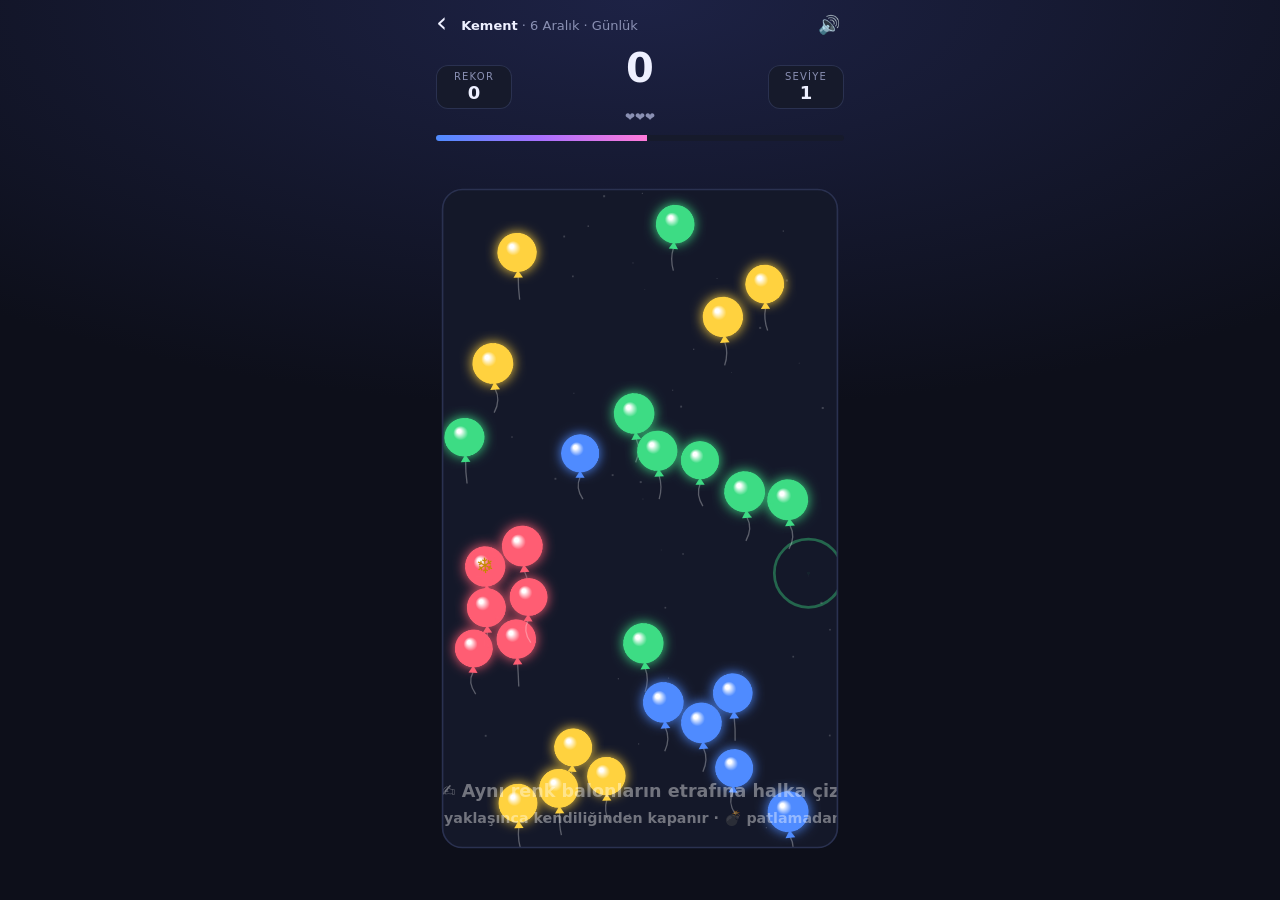
==== commit 363fed22: "Kement daha hızlı ve kaybedilebilir; rekor tüm zamanların en yükseği - Balonlar 0,95 sn'den başlayıp" ====
--- a/kement.html
+++ b/kement.html
@@ -28,7 +28,7 @@
 </div>
 <script src="ortak.js"></script>
 <script>
-const W=360,H=600,R=18,CAP=56,START=28,MIN_FIELD=26,COMBO_S=2.5,FEVER_AT=5,FUSE=10*60,LEVEL_S=25,LIVES=3,KEY='kement3';
+const W=360,H=600,R=18,CAP=56,START=28,MIN_FIELD=26,COMBO_S=2.5,FEVER_AT=5,FUSE=10*60,LEVEL_S=20,LIVES=3,KEY='kement3';
 const SNAP=40,NEAR=90,SKIP=15,EDGE=R*.8; // auto-close distance, preview distance, recent trail points ignored, how far the line's "magnet" reaches
 const COLORS=['#ff5d73','#ffd23f','#4f8bff','#3ddc84','#a970ff'];
 const SPR=[...COLORS,'#ffffff'].map(ballSprite); // last one = joker
@@ -37,7 +37,7 @@
 const cv=$('#cv'),ctx=cv.getContext('2d'),view=watchCanvas(cv,W,H,6);
 const stars=Array.from({length:44},()=>({x:Math.random()*W,y:Math.random()*H,v:.15+Math.random()*.35,s:.6+Math.random()*1.4}));
 let Rn,lives,dots,spawns,score,disp,shown,combo,maxCombo,biggest,lastHit,gt,lt,level,nextSpawn,lastSpawn,frozenUntil,over,path,live,flashA,flashC,punch,quake,hitstop,
-  rings,poppers,parts,flashes,ghosts,beatAt,defused,milestone,recordShown,popN=0,lastArr=0,lastPop=0;
+  rings,poppers,parts,flashes,ghosts,beatAt,defused,milestone,recordShown,startBest,popN=0,lastArr=0,lastPop=0;
 
 function inPoly(p,poly){let ins=false;for(let i=0,j=poly.length-1;i<poly.length;j=i++){const a=poly[i],b=poly[j];
   if((a.y>p.y)!==(b.y>p.y)&&p.x<(b.x-a.x)*(p.y-a.y)/(b.y-a.y)+a.x)ins=!ins}return ins}
@@ -69,10 +69,10 @@
   if(dots.every(o=>Math.hypot(o.x-x,o.y-y)>2*R+8)&&spawns.every(o=>Math.hypot(o.x-x,o.y-y)>2*R+8))break}return[x,y]}
 const makeDot=(it,x,y,sz=.2)=>({...it,x,y,vx:(Rn()-.5)*.5,vy:(Rn()-.5)*.5,hot:0,ph:Rn()*6.28,sz,sq:0,kx:0,ky:0});
 function queueSpawn(){const[x,y]=freeSpot();spawns.push({it:placeItem(newItem(),x,y),x,y,t:22})}
-const basePace=()=>Math.max(.35,1.3-(level-1)*.09), speedK=()=>Math.min(1.4,1+(level-1)*.06);
+const basePace=()=>Math.max(.2,.95-(level-1)*.075), speedK=()=>Math.min(1.4,1+(level-1)*.06);
 const crowd=()=>(dots.length+spawns.length)/CAP, feverOn=()=>combo>=FEVER_AT, colOf=d=>d.c<0?'#ffffff':COLORS[d.c];
 
-function start(){Rn=rng(DAY+'-'+KEY);lives=LIVES;dots=[];spawns=[];level=1;gt=lt=0;
+function start(){Rn=rng(DAY+'-'+KEY);lives=LIVES;startBest=bestOf(KEY);dots=[];spawns=[];level=1;gt=lt=0;
   for(let i=0;i<START;i++){const[x,y]=freeSpot();dots.push(makeDot(placeItem(newItem(),x,y),x,y,1))}
   nextSpawn=1.2;lastSpawn=0;frozenUntil=0;score=disp=shown=combo=maxCombo=biggest=lastHit=flashA=punch=quake=hitstop=beatAt=defused=0;milestone=1500;recordShown=over=false;path=live=null;
   rings=[];poppers=[];parts=[];flashes=[];ghosts=[];flashC='#fff';hud()}
@@ -120,7 +120,7 @@
   for(let grew=true;grew;){grew=false;for(const d of[...kill])if(!fired.includes(d)&&(d.sp==='bomb'||d.sp==='prism'||d.sp==='ice')){fired.push(d);if(d.sp==='ice')continue;
     for(const o of dots)if(!kill.has(o)&&(d.sp==='bomb'?Math.hypot(o.x-d.x,o.y-d.y)<100:o.c===d.c)){kill.add(o);grew=true}}}
   const n=got.length,k=kill.size;combo++;maxCombo=Math.max(maxCombo,combo);biggest=Math.max(biggest,k);lastHit=gt;
-  const gain=(n*n*5+(k-n)*15)*Math.min(combo,10)*(feverOn()?2:1);score+=gain; // multiplier capped at x10
+  const gain=(n*n*5+(k-n)*15)*Math.min(combo,10)*(feverOn()?2:1);score+=gain;keepBest(KEY,score); // multiplier capped at x10; best saved right away so leaving mid-game keeps it
   defused+=fired.filter(d=>d.sp==='bomb').length;
   const col=got.find(d=>d.c>=0)?COLORS[got.find(d=>d.c>=0).c]:'#ffffff';
   // balloons pop where they are: the loop's catch goes pa-pa-pa around the ring, bomb/prism extras ripple outward
@@ -161,7 +161,7 @@
   rings.push({x,y,r:4,max:70,col:color,t:0});flashes.push({x,y,t:0});popSfx(.45,600+Math.random()*400,.25);buzz(40)}
 function banner(text,color){float(text,W/2,H*.33,color,40);sweep(600,1800,.35,'triangle',.07);buzz([40,30,40,30,120])}
 function milestones(){while(score>=milestone){banner('⭐ '+milestone+' PUAN!','#ffcc33');fireworks(2);milestone+=milestone<6000?1500:3000}
-  const b=bestOf(KEY);if(!recordShown&&b>0&&score>b){recordShown=true;setTimeout(()=>{banner('🏆 YENİ REKOR!','#ff7ad9');fireworks(5)},400)}}
+  if(!recordShown&&startBest>0&&score>startBest){recordShown=true;setTimeout(()=>{banner('🏆 YENİ REKOR!','#ff7ad9');fireworks(5)},400)}}
 function explode(cx,cy,col,n,gain){
   burst(cx,cy,col,10+n*4);
   rings.push({x:cx,y:cy,r:R,max:50+n*15,col,t:0});rings.push({x:cx,y:cy,r:R,max:30+n*8,col:'#ffffff',t:-3});if(n>=5)rings.push({x:cx,y:cy,r:R,max:90+n*16,col,t:-7});
@@ -190,8 +190,8 @@
   sweep(400,1600,.5,'triangle',.08);fireworks(3);buzz([50,40,50,40,140]);bump($('#lvl'));hud()}
 function gameOver(){over=true;path=live=null;float('ALAN DOLDU!',W/2,H*.42,'#ff5d73',38);sweep(500,80,.8,'sawtooth',.1);buzz([250,80,250,80,450]);quake=14;
   [...dots].sort((a,b)=>a.y-b.y).forEach((d,i)=>poppers.push({...d,t:30+i*2,i:i%11,pts:0}));const k=dots.length;dots=[];spawns=[];
-  const rec=score>bestOf(KEY);if(rec)setTimeout(()=>fireworks(6),900);
-  setTimeout(()=>{disp=score;finish({key:KEY,score,title:rec?'Yeni rekor! 🎉':'Alan doldu!',chips:['📈 seviye '+level,'⭕ en büyük: '+biggest,'🔥 x'+maxCombo+' kombo','💣 '+defused+' bomba'],
+  const rec=score>startBest;if(rec)setTimeout(()=>fireworks(6),900);
+  setTimeout(()=>{disp=score;finish({key:KEY,score,prev:startBest,title:rec?'Yeni rekor! 🎉':'Alan doldu!',chips:['📈 seviye '+level,'⭕ en büyük: '+biggest,'🔥 x'+maxCombo+' kombo','💣 '+defused+' bomba'],
     card:`📈 Sv ${level} · ⭕ ${biggest}'li · 🔥 x${maxCombo}\n`,again:start})},Math.max(rec?2600:1800,(30+k*2)*17+600))}
 
 function step(){if(!dots)return;if(hitstop>0){hitstop--;return} // hit-stop: the world holds its breath for a beat
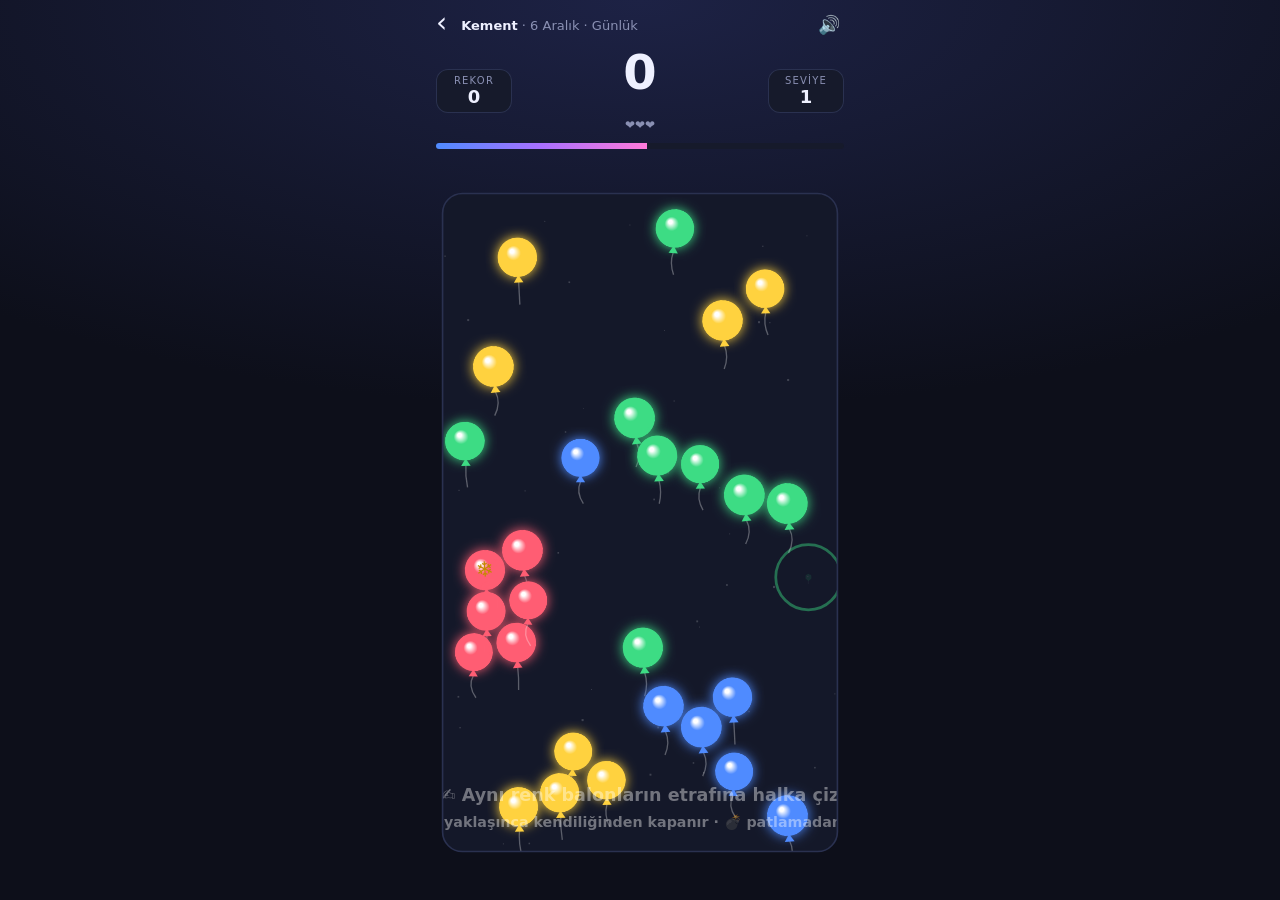
==== commit 3cd281f1: "Yanlışlıkla çıkmaya karşı koruma, daha güçlü titreşim ve kutlamalar - Kenardan geri kaydırma ve uygu" ====
--- a/kement.html
+++ b/kement.html
@@ -13,7 +13,8 @@
 .bump{animation:bump .22s ease-out}
 @keyframes bump{40%{transform:scale(1.25)}}
 #prog.hot{background:linear-gradient(90deg,#ff7a3d,#ff3b3b)}
-#score.big{color:var(--accent)}
+#score{transition:color .15s,text-shadow .15s}
+#score.big{color:var(--accent);text-shadow:0 0 22px rgba(255,204,51,.75)}
 </style>
 </head>
 <body class="game">
@@ -37,7 +38,7 @@
 const cv=$('#cv'),ctx=cv.getContext('2d'),view=watchCanvas(cv,W,H,6);
 const stars=Array.from({length:44},()=>({x:Math.random()*W,y:Math.random()*H,v:.15+Math.random()*.35,s:.6+Math.random()*1.4}));
 let Rn,lives,dots,spawns,score,disp,shown,combo,maxCombo,biggest,lastHit,gt,lt,level,nextSpawn,lastSpawn,frozenUntil,over,path,live,flashA,flashC,punch,quake,hitstop,
-  rings,poppers,parts,flashes,ghosts,beatAt,defused,milestone,recordShown,startBest,popN=0,lastArr=0,lastPop=0;
+  edgeA=0,edgeC='#fff',rings,poppers,parts,flashes,ghosts,beatAt,defused,milestone,recordShown,startBest,popN=0,lastArr=0,lastPop=0;
 
 function inPoly(p,poly){let ins=false;for(let i=0,j=poly.length-1;i<poly.length;j=i++){const a=poly[i],b=poly[j];
   if((a.y>p.y)!==(b.y>p.y)&&p.x<(b.x-a.x)*(p.y-a.y)/(b.y-a.y)+a.x)ins=!ins}return ins}
@@ -88,7 +89,7 @@
   const mx=(x0+x1)/2+(Math.random()-.5)*180,my=y1+(y0-y1)*.35;
   e.animate([{transform:`translate(${x0}px,${y0}px) scale(.6)`},{transform:`translate(${mx}px,${my}px) scale(1.5)`,offset:.45},{transform:`translate(${x1}px,${y1}px) scale(.5)`}],
     {duration:720,delay,easing:'ease-in',fill:'both'}).onfinish=()=>{e.remove();onArrive()}}
-function arrive(sel){bump($(sel));const now=performance.now();if(now-lastArr>35){lastArr=now;beep(1100+Math.random()*400,.03,'sine',.035);buzz(10)}}
+function arrive(sel){bump($(sel));const now=performance.now();if(now-lastArr>35){lastArr=now;beep(1100+Math.random()*400,.03,'sine',.035);buzz(16)}}
 
 // drawing: no straight auto-close. Crossing your own trail closes a loop right there and you keep drawing.
 addEventListener('pointerdown',e=>{if(over||e.target.closest('button,a,.ov'))return;path=[toWorld(e,view)];live=null});
@@ -99,7 +100,7 @@
   for(let i=path.length-3;i>=0;i--){const X=segX(path[i],path[i+1],l,p);if(X){const poly=[X,...path.slice(i+1)];path=[X,p];closeLoop(poly);return}}
   path.push(p);if(path.length>600)path.shift();trail(p);
   // almost closed and something worth catching inside: finish the loop for the player
-  const nc=nearClose(SNAP);if(nc&&area(nc.poly)>600&&catchable(judge(nc.poly))){path=[p];beep(1800,.04,'square',.05);buzz(20);closeLoop(nc.poly)}}
+  const nc=nearClose(SNAP);if(nc&&area(nc.poly)>600&&catchable(judge(nc.poly))){path=[p];beep(1800,.04,'square',.05);buzz(30);closeLoop(nc.poly)}}
 // nearest earlier point of the trail to the fingertip (ignoring the last few), within max
 function nearClose(max=NEAR){if(!path||path.length<=SKIP)return null;const tip=path.at(-1);let best=-1,bd=max;
   for(let i=0;i<path.length-SKIP;i++){const d=Math.hypot(path[i].x-tip.x,path[i].y-tip.y);if(d<bd){bd=d;best=i}}return best<0?null:{i:best,d:bd,poly:path.slice(best)}}
@@ -135,7 +136,7 @@
     else{frozenUntil=gt+3.5;float('❄️ DONDU!',W/2,H*.3,'#9be7ff',38);sweep(2400,700,.5,'triangle',.06);flashA=.45;flashC='#9be7ff';buzz([30,25,30,25,30,25,90])}},120+i*170));
   setTimeout(()=>explode(cx,cy,col,k,gain),(3+n*3+4)*17); // the finale, right after the last pop
   sweep(300,700,.12,'sine',.05);if(combo>1)bump($('#combo'));
-  if(combo===FEVER_AT)setTimeout(()=>{float('🔥 ATEŞ MODU! x2',W/2,H*.24,'#ff7a3d',32);sweep(300,1200,.45,'square',.05);quake=8;fireworks(4);buzz([80,50,80,50,200])},260);
+  if(combo===FEVER_AT)setTimeout(()=>{float('🔥 ATEŞ MODU! x2',W/2,H*.24,'#ff7a3d',32);sweep(300,1200,.45,'square',.05);quake=8;fireworks(4);buzz([120,60,120,60,300])},260);
   milestones();hud()}
 
 // one balloon bursting; the burst style rotates so a chain never looks the same twice
@@ -146,8 +147,8 @@
   else for(let i=0;i<14;i++){const a=i/14*6.283;parts.push({t:'spark',x:p.x,y:p.y,vx:Math.cos(a)*3.8,vy:Math.sin(a)*3.8,g:.03,drag:.93,rot:0,vr:0,life:1,decay:.035,color:i%2?c:'#ffffff',s:2.5})} // sparkle ring
   for(let i=0;i<5;i++){const a=rnd()*6.283,v=1.5+rnd()*3.5;parts.push({t:'conf',x:p.x,y:p.y,vx:Math.cos(a)*v,vy:Math.sin(a)*v-2.5,g:.12,drag:.98,rot:rnd()*6,vr:(rnd()-.5)*.6,life:1,decay:.012,color:COLORS[rnd()*5|0]})}
   burst(p.x,p.y,'#ffffff',4);rings.push({x:p.x,y:p.y,r:R*.6,max:R*2.6,col:c,t:0});flashes.push({x:p.x,y:p.y,t:0});
-  if(p.pts){float('+'+p.pts,p.x,p.y-8,'#fff',20+Math.min(p.i,6)*2);flyTo('#score',p.x,p.y,c,0,()=>{disp+=p.pts;arrive('#score')})}
-  const now=performance.now();if(now-lastPop>25){lastPop=now;popSfx(.35,1300+rnd()*1000,.07);beep(523*2**(PENTA[Math.min(p.i,10)]/12),.08,'triangle',.05)}buzz(22)}
+  if(p.pts){float('+'+p.pts,p.x+(Math.random()-.5)*18,p.y-8,'#ffffff',22+Math.min(p.i,6));flyTo('#score',p.x,p.y,c,0,()=>{disp+=p.pts;arrive('#score')})}
+  const now=performance.now();if(now-lastPop>25){lastPop=now;popSfx(.35,1300+rnd()*1000,.07);beep(523*2**(PENTA[Math.min(p.i,10)]/12),.08,'triangle',.05)}buzz(35)}
 // fiery blast with smoke (bombs)
 function fireBlast(x,y,q){const rnd=Math.random;for(let i=0;i<18;i++){const a=rnd()*6.283,v=2+rnd()*6;parts.push({t:'shard',x,y,vx:Math.cos(a)*v,vy:Math.sin(a)*v-1,g:.18,drag:.97,rot:a,vr:(rnd()-.5)*.6,life:1,decay:.022,color:['#ff3b3b','#ffb020','#ffd23f'][i%3],s:4+rnd()*7})}
   for(let i=0;i<8;i++)parts.push({t:'smoke',x:x+(rnd()-.5)*30,y:y+(rnd()-.5)*30,vx:0,vy:-.3-rnd()*.5,g:0,drag:1,rot:0,vr:0,life:1,decay:.018,color:'#8a8fa8',s:10+rnd()*12});
@@ -158,7 +159,7 @@
 function fwBurst(x,y,color){const cols=[color,'#ffffff',COLORS[Math.random()*5|0]];
   for(let i=0;i<46;i++){const a=i/46*6.283,v=2.2+Math.random()*2.6;parts.push({t:'spark',x,y,vx:Math.cos(a)*v,vy:Math.sin(a)*v,g:.05,drag:.97,rot:0,vr:0,life:1.2,decay:.016,color:cols[i%3],s:2.2})}
   for(let i=0;i<8;i++){const a=Math.random()*6.283,v=1+Math.random()*2;parts.push({t:'star',x,y,vx:Math.cos(a)*v,vy:Math.sin(a)*v,g:.04,drag:.97,rot:a,vr:.15,life:1,decay:.018,color:'#ffe58a',s:5})}
-  rings.push({x,y,r:4,max:70,col:color,t:0});flashes.push({x,y,t:0});popSfx(.45,600+Math.random()*400,.25);buzz(40)}
+  rings.push({x,y,r:4,max:70,col:color,t:0});flashes.push({x,y,t:0});popSfx(.45,600+Math.random()*400,.25);buzz(60)}
 function banner(text,color){float(text,W/2,H*.33,color,40);sweep(600,1800,.35,'triangle',.07);buzz([40,30,40,30,120])}
 function milestones(){while(score>=milestone){banner('⭐ '+milestone+' PUAN!','#ffcc33');fireworks(2);milestone+=milestone<6000?1500:3000}
   if(!recordShown&&startBest>0&&score>startBest){recordShown=true;setTimeout(()=>{banner('🏆 YENİ REKOR!','#ff7ad9');fireworks(5)},400)}}
@@ -166,16 +167,17 @@
   burst(cx,cy,col,10+n*4);
   rings.push({x:cx,y:cy,r:R,max:50+n*15,col,t:0});rings.push({x:cx,y:cy,r:R,max:30+n*8,col:'#ffffff',t:-3});if(n>=5)rings.push({x:cx,y:cy,r:R,max:90+n*16,col,t:-7});
   for(const d of dots){const dx=d.x-cx,dy=d.y-cy,dd=Math.hypot(dx,dy)||1;if(dd<170){const f=(1-dd/170)*(3+n*.5);d.kx+=dx/dd*f;d.ky+=dy/dd*f;d.sq=.6}} // the blast shoves neighbours
-  flashA=Math.max(flashA,Math.min(.4,.07*n));if(flashC!=='#9be7ff')flashC=n>=5?'#ffffff':col;punch=Math.min(1,.3+n*.12);quake=Math.max(quake,Math.min(14,2+n*1.5));
+  flashA=Math.max(flashA,Math.min(.25,.05*n));if(flashC!=='#9be7ff')flashC=n>=5?'#ffffff':col;punch=Math.min(1,.3+n*.12);quake=Math.max(quake,Math.min(14,2+n*1.5));
   if(n>=5){for(let i=0;i<20+n*3;i++){const a=-Math.PI/2+(Math.random()-.5)*2.4,v=3+Math.random()*6;parts.push({t:'conf',x:cx,y:cy,vx:Math.cos(a)*v,vy:Math.sin(a)*v,g:.12,drag:.98,rot:Math.random()*6,vr:(Math.random()-.5)*.6,life:1.3,decay:.012,color:COLORS[i%5]})}
     hitstop=3;popSfx(.5,600,.25)} // big catch: confetti fountain + a beat of hit-stop
-  if(n>=7)fireworks(2);
-  if(gain>=400){const s=$('#score');s.classList.add('big');setTimeout(()=>s.classList.remove('big'),450)}
-  float('+'+gain,cx,cy-10,'#fff',30+Math.min(n,8)*3);
-  if(combo>1)float('KOMBO x'+combo,W/2,H*.45,feverOn()?'#ff7a3d':'#ffcc33',36);
-  if(n>=4)praise(n>=12?4:n>=9?3:n>=7?2:n>=5?1:0,W/2,H*.2);
+  if(n>=7)fireworks(3);else if(n>=5)fireworks(1);
+  edgeA=.9;edgeC=col; // the arena's rim lights up in the caught colour
+  {const s=$('#score');s.classList.add('big');clearTimeout(s._t);s._t=setTimeout(()=>s.classList.remove('big'),gain>=400?800:400)}
+  float('+'+gain+(combo>1?'  ×'+Math.min(combo,10):''),clamp(cx,110,W-110),cy-10,feverOn()?'#ffcc33':'#fff',34+Math.min(n,8)*2);
+  if(combo>1)float('KOMBO x'+combo,W/2,H*.12,feverOn()?'#ff7a3d':'#ffcc33',30);
+  if(n>=4)praise(n>=12?4:n>=9?3:n>=7?2:n>=5?1:0,W/2,H*.25);
   for(let k=0;k<Math.min(n,7);k++)setTimeout(()=>beep(523*2**(PENTA[k+Math.min(combo,4)]/12),.12,'triangle',.07),k*45);
-  sweep(160,45,.35,'sine',n>=4?.3:.16);buzz(n>=6?[80,40,80,40,160]:n>=4?[60,30,60,30,100]:[40,25,40])}
+  sweep(160,45,.35,'sine',n>=4?.3:.16);buzz(n>=6?[120,50,120,50,240]:n>=4?[90,40,90,40,150]:[60,30,60])}
 
 // a bomb whose fuse ran out: blows up and scatters 2 new balloons (the field fills faster)
 function bombBlow(d){dots.splice(dots.indexOf(d),1);combo=0;fireBlast(d.x,d.y,16);rings.push({x:d.x,y:d.y,r:R,max:150,col:'#ff3b3b',t:-2});
@@ -187,7 +189,7 @@
   frozenUntil=gt+2.5;combo=0;float('💔 TAŞTI!',W/2,H*.38,'#ff5d73',42);float(lives+' can kaldı',W/2,H*.38+42,'#fff',18);
   rings.push({x:W/2,y:H/2,r:R,max:W,col:'#ff5d73',t:0});flashA=.5;flashC='#ff3b3b';quake=14;hitstop=6;sweep(400,90,.6,'sawtooth',.12);buzz([200,80,200,80,350]);hud()}
 function levelUp(){float('SEVİYE '+level,W/2,H*.4,'#26c6da',42);if(LEVEL_MSG[level])float(LEVEL_MSG[level],W/2,H*.4+42,'#fff',16);
-  sweep(400,1600,.5,'triangle',.08);fireworks(3);buzz([50,40,50,40,140]);bump($('#lvl'));hud()}
+  sweep(400,1600,.5,'triangle',.08);fireworks(5);buzz([80,50,80,50,220]);bump($('#lvl'));hud()}
 function gameOver(){over=true;path=live=null;float('ALAN DOLDU!',W/2,H*.42,'#ff5d73',38);sweep(500,80,.8,'sawtooth',.1);buzz([250,80,250,80,450]);quake=14;
   [...dots].sort((a,b)=>a.y-b.y).forEach((d,i)=>poppers.push({...d,t:30+i*2,i:i%11,pts:0}));const k=dots.length;dots=[];spawns=[];
   const rec=score>startBest;if(rec)setTimeout(()=>fireworks(6),900);
@@ -213,13 +215,14 @@
   for(const d of dots){d.x=clamp(d.x,R,W-R);d.y=clamp(d.y,R,H-R)}
   // close to your own trail: preview what closing the loop would catch
   const nc=nearClose();if(nc){const j=judge(nc.poly),cnt=j.mixed?0:j.catch.length;
-    if(cnt>=2&&cnt>(live?.cnt||0)){beep(500+cnt*70,.04,'sine',.05);buzz(18)}live={...j,cnt,to:path[nc.i]}}else live=null;
+    if(cnt>=2&&cnt>(live?.cnt||0)){beep(500+cnt*70,.04,'sine',.05);buzz(25)}live={...j,cnt,to:path[nc.i]}}else live=null;
   for(const p of poppers)if(--p.t<=0)balloonPop(p);poppers=poppers.filter(p=>p.t>0);
   for(const r of rings){r.t++;if(r.t>0)r.r+=(r.max-r.r)*.18}rings=rings.filter(r=>r.t<28);
   for(const g of ghosts)g.t++;ghosts=ghosts.filter(g=>g.t<22);
   for(const f of flashes)f.t++;flashes=flashes.filter(f=>f.t<(f.big?9:6));
-  flashA*=.86;punch*=.85;quake*=.86;
-  const fever=feverOn();for(const s of stars){s.y+=s.v*(fever?-3:frozen?0:1);if(s.y>H+4)s.y=-4;if(s.y<-4)s.y=H+4}
+  flashA*=.86;punch*=.85;quake*=.86;edgeA*=.92;
+  const fever=feverOn();
+  if(fever&&!over&&Math.random()<.6)parts.push({t:'conf',x:Math.random()*W,y:-6,vx:Math.random()-.5,vy:1.5+Math.random()*2,g:.03,drag:.99,rot:Math.random()*6,vr:(Math.random()-.5)*.3,life:1.6,decay:.006,color:COLORS[Math.random()*5|0]}); // fever: confetti rainfor(const s of stars){s.y+=s.v*(fever?-3:frozen?0:1);if(s.y>H+4)s.y=-4;if(s.y<-4)s.y=H+4}
   if(combo&&gt-lastHit>COMBO_S){combo=0;hud()}
   const c=crowd();if(!over&&c>.8&&gt-beatAt>(c>.92?.45:.75)){beatAt=gt;beep(70,.12,'sine',.25);setTimeout(()=>beep(58,.1,'sine',.2),140);buzz(c>.92?[60,100,60]:45)}} // heartbeat when nearly full
 
@@ -276,6 +279,7 @@
   if(combo>0&&!over){ctx.fillStyle=fever?'#ff7a3d':'#ffcc33';ctx.fillRect(0,0,W*Math.max(0,1-(gt-lastHit)/COMBO_S),4)} // combo fuse
   if(danger){const g=ctx.createRadialGradient(W/2,H/2,H*.3,W/2,H/2,H*.75);g.addColorStop(0,'rgba(255,40,40,0)');g.addColorStop(1,`rgba(255,40,40,${.18+.14*Math.sin(now/(c>.92?80:140))})`);ctx.fillStyle=g;ctx.fillRect(0,0,W,H)}
   if(flashA>.01){ctx.globalAlpha=flashA;ctx.fillStyle=flashC;ctx.fillRect(0,0,W,H);ctx.globalAlpha=1}
+  if(edgeA>.02){ctx.globalAlpha=edgeA;ctx.strokeStyle=edgeC;ctx.lineWidth=14;ctx.shadowColor=edgeC;ctx.shadowBlur=26;ctx.strokeRect(0,0,W,H);ctx.shadowBlur=0;ctx.globalAlpha=1}
   if(gt<6&&!over&&score===0){ctx.globalAlpha=.7+.3*Math.sin(now/300);ctx.fillStyle='#fff';ctx.font='700 16px system-ui';ctx.fillText('✍️ Aynı renk balonların etrafına halka çiz',W/2,H-50);
     ctx.font='600 13px system-ui';ctx.fillText('Çizgine yaklaşınca kendiliğinden kapanır · 💣 patlamadan yakala',W/2,H-26);ctx.globalAlpha=1}
   ctx.restore();
--- a/ortak.css
+++ b/ortak.css
@@ -1,6 +1,6 @@
 :root{color-scheme:dark;--bg:#0d0f1a;--panel:#161a2b;--line:#2a3150;--text:#eef0ff;--dim:#8a90b3;--accent:#ffcc33}
 *{box-sizing:border-box;margin:0;padding:0;-webkit-tap-highlight-color:transparent}
-html,body{height:100%;color:var(--text);font-family:system-ui,-apple-system,"Segoe UI",Roboto,sans-serif}
+html,body{height:100%;overscroll-behavior:none;color:var(--text);font-family:system-ui,-apple-system,"Segoe UI",Roboto,sans-serif}
 body{background:radial-gradient(120% 70% at 50% 0%,#1d2245 0%,var(--bg) 65%) var(--bg)}
 body.game{overflow:hidden;touch-action:none;user-select:none;-webkit-user-select:none}
 #app{height:100vh;height:100dvh;max-width:440px;margin:0 auto;display:flex;flex-direction:column;gap:10px;padding:max(12px,env(safe-area-inset-top)) 16px max(14px,env(safe-area-inset-bottom))}
@@ -14,7 +14,7 @@
 .stat small{font-size:10px;letter-spacing:.12em;color:var(--dim)}
 .stat b{font-size:18px;font-variant-numeric:tabular-nums}
 .score{display:flex;flex-direction:column;align-items:center;gap:3px}
-#score{font-size:40px;font-weight:800;line-height:1;font-variant-numeric:tabular-nums}
+#score{font-size:48px;font-weight:800;line-height:1;font-variant-numeric:tabular-nums}
 #sub{font-size:12px;color:var(--dim);min-height:15px}
 #combo{font-size:12px;font-weight:800;color:#1a1200;background:var(--accent);border-radius:99px;padding:1px 8px;visibility:hidden}
 #combo.on{visibility:visible;animation:in .25s}
@@ -33,10 +33,13 @@
 .chips{display:flex;justify-content:center;flex-wrap:wrap;gap:8px;margin:12px 0}
 .chips span{background:#232945;border-radius:99px;padding:5px 12px;font-size:14px;font-weight:600}
 #oMsg{min-height:44px;line-height:1.45;margin-bottom:6px}
-.btn{display:block;width:100%;margin-top:10px;padding:15px;border:0;border-radius:14px;font:inherit;font-size:17px;font-weight:800;color:var(--text);background:#252b45;cursor:pointer}
+.btn{display:block;width:100%;margin-top:10px;padding:15px;border:0;border-radius:14px;font:inherit;font-size:17px;font-weight:800;color:var(--text);background:#252b45;cursor:pointer;text-align:center;text-decoration:none}
 .btn.pri{background:linear-gradient(135deg,#ffcc33,#ff7a3d);color:#1a1200}
 .lnk{display:inline-block;margin-top:14px;color:var(--dim);font-size:14px;text-decoration:none}
 button:focus-visible,a:focus-visible{outline:2px solid var(--accent);outline-offset:2px}
 .shake{animation:shake .35s}
+.ov.pause{z-index:25}
+.pt{font-size:24px;font-weight:900}
+.ps{color:var(--dim);margin:6px 0 8px}
 @keyframes in{from{opacity:0;transform:scale(.7)}}
 @keyframes shake{20%{transform:translate(-6px,2px)}40%{transform:translate(5px,-3px)}60%{transform:translate(-4px,1px)}80%{transform:translate(3px,0)}}
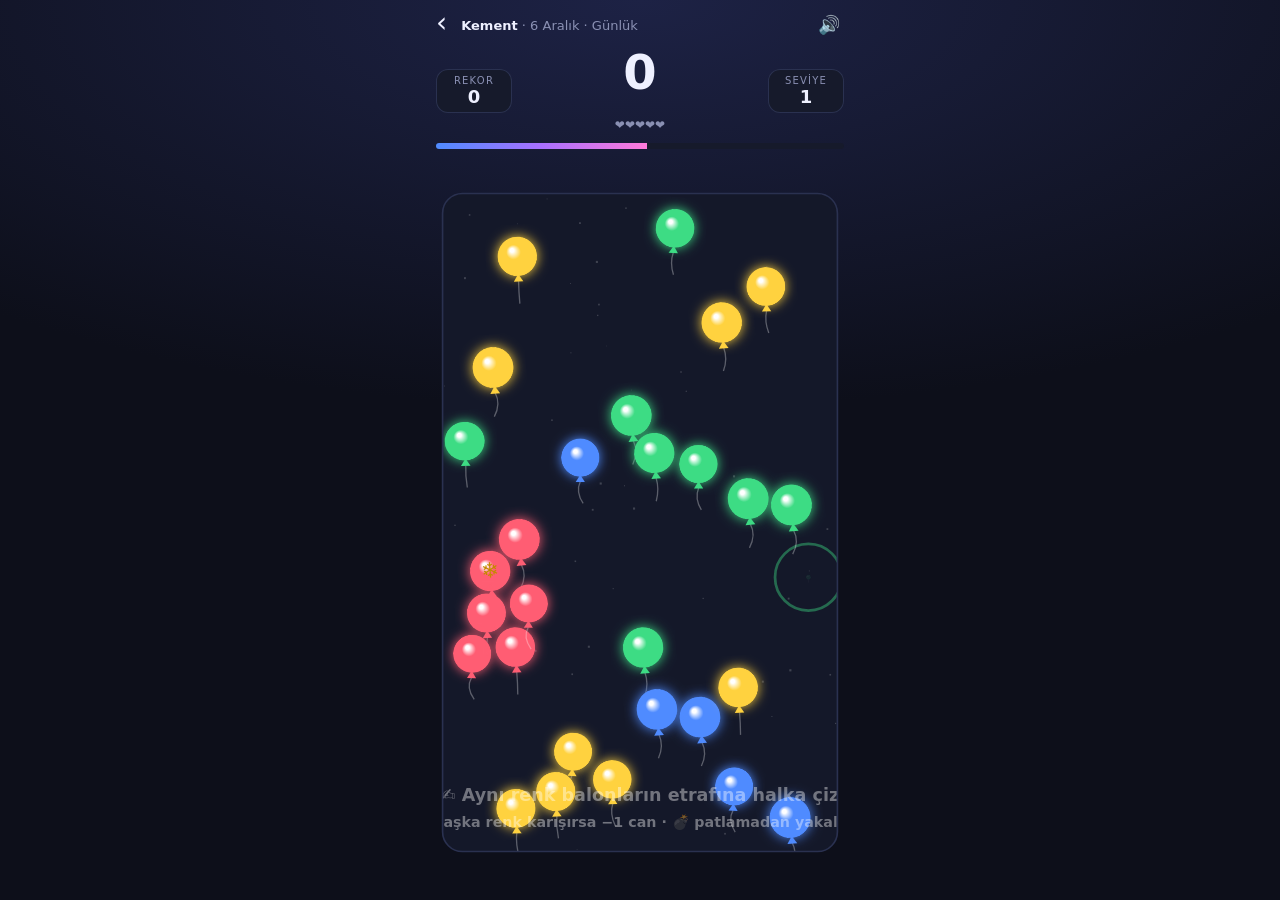
==== commit 649b0e81: "Kement: karışık renk can götürür, 5 can, kombo güçleri - Halkada ikinci bir renk varsa 1 can gider (" ====
--- a/kement.html
+++ b/kement.html
@@ -12,6 +12,7 @@
 .orb{position:fixed;left:0;top:0;width:12px;height:12px;margin:-6px 0 0 -6px;border-radius:50%;pointer-events:none;z-index:15}
 .bump{animation:bump .22s ease-out}
 @keyframes bump{40%{transform:scale(1.25)}}
+#combo{white-space:nowrap}
 #prog.hot{background:linear-gradient(90deg,#ff7a3d,#ff3b3b)}
 #score{transition:color .15s,text-shadow .15s}
 #score.big{color:var(--accent);text-shadow:0 0 22px rgba(255,204,51,.75)}
@@ -29,7 +30,8 @@
 </div>
 <script src="ortak.js"></script>
 <script>
-const W=360,H=600,R=18,CAP=56,START=28,MIN_FIELD=26,COMBO_S=2.5,FEVER_AT=5,FUSE=10*60,LEVEL_S=20,LIVES=3,KEY='kement3';
+const W=360,H=600,R=18,CAP=56,START=28,MIN_FIELD=26,COMBO_S=2.5,FEVER_AT=5,FUSE=10*60,LEVEL_S=20,LIVES=5,KEY='kement3';
+const POWERS=[[3,'⚡'],[5,'🔥'],[8,'🌈'],[12,'💥']]; // combo streak rewards
 const SNAP=40,NEAR=90,SKIP=15,EDGE=R*.8; // auto-close distance, preview distance, recent trail points ignored, how far the line's "magnet" reaches
 const COLORS=['#ff5d73','#ffd23f','#4f8bff','#3ddc84','#a970ff'];
 const SPR=[...COLORS,'#ffffff'].map(ballSprite); // last one = joker
@@ -38,18 +40,18 @@
 const cv=$('#cv'),ctx=cv.getContext('2d'),view=watchCanvas(cv,W,H,6);
 const stars=Array.from({length:44},()=>({x:Math.random()*W,y:Math.random()*H,v:.15+Math.random()*.35,s:.6+Math.random()*1.4}));
 let Rn,lives,dots,spawns,score,disp,shown,combo,maxCombo,biggest,lastHit,gt,lt,level,nextSpawn,lastSpawn,frozenUntil,over,path,live,flashA,flashC,punch,quake,hitstop,
-  edgeA=0,edgeC='#fff',rings,poppers,parts,flashes,ghosts,beatAt,defused,milestone,recordShown,startBest,popN=0,lastArr=0,lastPop=0;
+  edgeA=0,edgeC='#fff',bolts=[],rings,poppers,parts,flashes,ghosts,beatAt,defused,milestone,recordShown,startBest,popN=0,lastArr=0,lastPop=0;
 
 function inPoly(p,poly){let ins=false;for(let i=0,j=poly.length-1;i<poly.length;j=i++){const a=poly[i],b=poly[j];
   if((a.y>p.y)!==(b.y>p.y)&&p.x<(b.x-a.x)*(p.y-a.y)/(b.y-a.y)+a.x)ins=!ins}return ins}
 function distSeg(p,a,b){const dx=b.x-a.x,dy=b.y-a.y,l=dx*dx+dy*dy||1,t=clamp(((p.x-a.x)*dx+(p.y-a.y)*dy)/l,0,1);return Math.hypot(p.x-a.x-t*dx,p.y-a.y-t*dy)}
 const nearEdge=(p,poly)=>{for(let i=0,j=poly.length-1;i<poly.length;j=i++)if(distSeg(p,poly[j],poly[i])<EDGE)return true;return false};
-// what a loop holds. Forgiving: one balloon of another colour is a "stray" that gets flicked out (two or more = mixed),
-// and same-colour balloons sitting right on the line count as inside (fat-finger friendly)
+// what a loop holds: any second colour inside makes it mixed (costs a heart);
+// same-colour balloons sitting right on the line count as inside (fat-finger friendly)
 function judge(poly){const inside=dots.filter(d=>inPoly(d,poly)),cnt={};inside.forEach(d=>{if(d.c>=0)cnt[d.c]=(cnt[d.c]||0)+1});
   const col=Object.keys(cnt).length?+Object.keys(cnt).sort((a,b)=>cnt[b]-cnt[a])[0]:-1,strays=inside.filter(d=>d.c>=0&&d.c!==col);
   const ins=col<0?inside:[...inside,...dots.filter(d=>d.c===col&&!inside.includes(d)&&nearEdge(d,poly))];
-  return{ins,col,strays,catch:ins.filter(d=>!strays.includes(d)),mixed:strays.length>1||strays.length===1&&cnt[col]<2}}
+  return{ins,col,strays,catch:ins.filter(d=>!strays.includes(d)),mixed:strays.length>0}}
 // where segment ab crosses segment cd (strictly inside both), or null
 function segX(a,b,c,d){const r1=b.x-a.x,r2=b.y-a.y,s1=d.x-c.x,s2=d.y-c.y,den=r1*s2-r2*s1;if(Math.abs(den)<1e-9)return null;
   const t=((c.x-a.x)*s2-(c.y-a.y)*s1)/den,u=((c.x-a.x)*r2-(c.y-a.y)*r1)/den;return t>0&&t<1&&u>0&&u<1?{x:a.x+t*r1,y:a.y+t*r2}:null}
@@ -57,15 +59,15 @@
 // self-check: loop geometry, crossing detection, the one-stray rule, the line magnet
 {const sq=[{x:0,y:0},{x:100,y:0},{x:100,y:100},{x:0,y:100}];console.assert(inPoly({x:50,y:50},sq)&&!inPoly({x:150,y:50},sq)&&area(sq)===1e4,'inPoly/area');
  const X=segX({x:0,y:0},{x:10,y:10},{x:0,y:10},{x:10,y:0});console.assert(X&&X.x===5&&X.y===5&&!segX({x:0,y:0},{x:1,y:0},{x:0,y:1},{x:1,y:1}),'segX');
- dots=[{x:30,y:30,c:0},{x:60,y:60,c:0},{x:40,y:70,c:1}];console.assert(!judge(sq).mixed&&judge(sq).catch.length===2,'one stray is forgiven');
- dots.push({x:105,y:50,c:0},{x:140,y:50,c:0});console.assert(judge(sq).catch.length===3,'same colour on the line counts, far away does not');
- dots.push({x:70,y:30,c:2});console.assert(judge(sq).mixed,'two strays = mixed')}
+ dots=[{x:30,y:30,c:0},{x:60,y:60,c:0},{x:50,y:40,c:-1}];console.assert(!judge(sq).mixed&&judge(sq).catch.length===3,'one colour + joker is clean');
+ dots.push({x:105,y:50,c:0},{x:140,y:50,c:0});console.assert(judge(sq).catch.length===4,'same colour on the line counts, far away does not');
+ dots.push({x:40,y:70,c:1});console.assert(judge(sq).mixed,'any second colour = mixed')}
 
 // the day's stream of balloons (same for everyone); specials unlock with levels
 const ncol=()=>level>=5?5:4;
 function newItem(){const r=Rn(),c=Rn()*ncol()|0;let p=.06;if(r<p)return{c:-1,sp:'joker'};
   if(level>=2){p+=.07;if(r<p)return{c,sp:'bomb',fuse:FUSE}}p+=.025;if(r<p)return{c,sp:'ice'};if(level>=3){p+=.02;if(r<p)return{c,sp:'prism'}}return{c,sp:''}}
-function placeItem(it,x,y){if(it.c>=0&&Rn()<.6){let nd=90,near=null;for(const o of dots)if(o.c>=0){const q=Math.hypot(o.x-x,o.y-y);if(q<nd){nd=q;near=o}}if(near)it={...it,c:near.c}}return it} // colours like company
+function placeItem(it,x,y){if(it.c>=0&&Rn()<.5){let nd=90,near=null;for(const o of dots)if(o.c>=0){const q=Math.hypot(o.x-x,o.y-y);if(q<nd){nd=q;near=o}}if(near)it={...it,c:near.c}}return it} // colours like company
 function freeSpot(){let x,y;for(let k=0;k<25;k++){x=R+Rn()*(W-2*R);y=R+Rn()*(H-2*R);
   if(dots.every(o=>Math.hypot(o.x-x,o.y-y)>2*R+8)&&spawns.every(o=>Math.hypot(o.x-x,o.y-y)>2*R+8))break}return[x,y]}
 const makeDot=(it,x,y,sz=.2)=>({...it,x,y,vx:(Rn()-.5)*.5,vy:(Rn()-.5)*.5,hot:0,ph:Rn()*6.28,sz,sq:0,kx:0,ky:0});
@@ -76,11 +78,11 @@
 function start(){Rn=rng(DAY+'-'+KEY);lives=LIVES;startBest=bestOf(KEY);dots=[];spawns=[];level=1;gt=lt=0;
   for(let i=0;i<START;i++){const[x,y]=freeSpot();dots.push(makeDot(placeItem(newItem(),x,y),x,y,1))}
   nextSpawn=1.2;lastSpawn=0;frozenUntil=0;score=disp=shown=combo=maxCombo=biggest=lastHit=flashA=punch=quake=hitstop=beatAt=defused=0;milestone=1500;recordShown=over=false;path=live=null;
-  rings=[];poppers=[];parts=[];flashes=[];ghosts=[];flashC='#fff';hud()}
+  rings=[];poppers=[];parts=[];flashes=[];ghosts=[];bolts=[];flashC='#fff';hud()}
 const bump=el=>{el.classList.remove('bump');void el.offsetWidth;el.classList.add('bump')};
 function hud(){$('#best').textContent=Math.max(score,bestOf(KEY));$('#lvl').textContent=level;
   $('#sub').textContent=['❤️'.repeat(lives)+'🖤'.repeat(LIVES-lives),TARGET&&(score>TARGET?'✅ Hedefi geçtin':'🎯 Hedef '+TARGET)].filter(Boolean).join(' · ');
-  const cb=$('#combo');cb.textContent=(feverOn()?'🔥 ATEŞ x2 · ':'')+'KOMBO x'+combo;cb.classList.toggle('on',combo>1);
+  const cb=$('#combo');cb.textContent=(feverOn()?'🔥x2 · ':'')+'KOMBO x'+combo+' → '+nextPower();cb.classList.toggle('on',combo>0);
   cb.style.background=feverOn()?'linear-gradient(90deg,#ff7a3d,#ff3d6e)':''}
 
 // a glowing orb flies on an arc from where a balloon popped to the score
@@ -105,7 +107,7 @@
 function nearClose(max=NEAR){if(!path||path.length<=SKIP)return null;const tip=path.at(-1);let best=-1,bd=max;
   for(let i=0;i<path.length-SKIP;i++){const d=Math.hypot(path[i].x-tip.x,path[i].y-tip.y);if(d<bd){bd=d;best=i}}return best<0?null:{i:best,d:bd,poly:path.slice(best)}}
 const catchable=j=>!j.mixed&&(j.catch.length>=2||j.catch.some(d=>d.sp&&d.sp!=='joker'));
-function closeLoop(poly){if(over||area(poly)<350)return;resolve(poly)} // ignore tiny jitter loops
+function closeLoop(poly){if(over||area(poly)<900)return;resolve(poly)} // ignore tiny accidental loops
 
 const loopColor=j=>j.mixed?'#ff3b3b':j.catch.length>1?(j.col>=0?COLORS[j.col]:'#ffffff'):'#c8ccff';
 function trail(p){const c=live?loopColor(live):`hsl(${performance.now()/4%360},90%,70%)`;
@@ -113,9 +115,10 @@
 
 function resolve(poly){const j=judge(poly);if(!j.ins.length)return;
   const cx=j.ins.reduce((s,d)=>s+d.x,0)/j.ins.length,cy=j.ins.reduce((s,d)=>s+d.y,0)/j.ins.length;
-  if(j.mixed){combo=0;j.ins.forEach(d=>d.hot=24);float('Karışık!',cx,cy,'#ff5d73',26);sweep(220,110,.2,'sawtooth',.06);buzz([100,50,100]);ghosts.push({pts:poly,col:'#ff3b3b',t:0});hud();return}
+  if(j.mixed){combo=0;lives--;j.ins.forEach(d=>d.hot=30);ghosts.push({pts:poly,col:'#ff3b3b',t:0}); // mixing colours costs a heart
+    float('💔 KARIŞIK! −1 can',clamp(cx,120,W-120),cy,'#ff5d73',28);flashA=.35;flashC='#ff3b3b';quake=10;sweep(300,80,.4,'sawtooth',.1);buzz([150,60,150]);hud();
+    if(lives<=0)gameOver('mixed');return}
   const got=j.catch;if(got.length<2&&!got.some(d=>d.sp&&d.sp!=='joker'))return; // a lone plain balloon is worth nothing; a lone special is fine
-  for(const d of j.strays){const a=Math.atan2(d.y-cy,d.x-cx);d.kx=Math.cos(a)*7;d.ky=Math.sin(a)*7;d.hot=16}
   // specials: bomb blasts its surroundings, prism takes its whole colour, ice freezes; they can set each other off
   const kill=new Set(got),fired=[];
   for(let grew=true;grew;){grew=false;for(const d of[...kill])if(!fired.includes(d)&&(d.sp==='bomb'||d.sp==='prism'||d.sp==='ice')){fired.push(d);if(d.sp==='ice')continue;
@@ -137,7 +140,20 @@
   setTimeout(()=>explode(cx,cy,col,k,gain),(3+n*3+4)*17); // the finale, right after the last pop
   sweep(300,700,.12,'sine',.05);if(combo>1)bump($('#combo'));
   if(combo===FEVER_AT)setTimeout(()=>{float('🔥 ATEŞ MODU! x2',W/2,H*.24,'#ff7a3d',32);sweep(300,1200,.45,'square',.05);quake=8;fireworks(4);buzz([120,60,120,60,300])},260);
-  milestones();hud()}
+  if(k>=8&&lives<LIVES){lives++;setTimeout(()=>{float('+1 ❤️',W/2,H*.4,'#ff5d73',34);beep(880,.15,'triangle',.08);setTimeout(()=>beep(1320,.2,'triangle',.07),120);buzz([40,40,120])},300)} // a huge loop earns a heart back
+  comboPower();milestones();hud()}
+
+// streak rewards: free blasts at combo 3 (⚡ lightning), 8 (🌈 the most common colour), 12 and every 5 after (💥 the middle); combo 5 is fever
+function comboPower(){const each=15*Math.min(combo,10);
+  const blast=(list,label,color,delay=8)=>{if(!list.length)return;list.forEach((d,i)=>poppers.push({...d,t:delay+i*2,i:i%11,pts:each}));dots=dots.filter(d=>!list.includes(d));
+    score+=each*list.length;keepBest(KEY,score);setTimeout(()=>banner(label,color),120)};
+  if(combo===3){const t=[...dots].sort(()=>Math.random()-.5).slice(0,4);t.forEach(d=>bolts.push({x:d.x,y:d.y,t:0,seed:Math.random()}));
+    blast(t,'⚡ ŞİMŞEK!','#9be7ff',6);flashA=.35;flashC='#bfe9ff';sweep(2200,90,.35,'sawtooth',.09);buzz([40,20,40,20,120])}
+  else if(combo===8){const cnt={};dots.forEach(d=>{if(d.c>=0)cnt[d.c]=(cnt[d.c]||0)+1});const c=+Object.keys(cnt).sort((a,b)=>cnt[b]-cnt[a])[0];
+    blast(dots.filter(d=>d.c===c).sort((a,b)=>a.y-b.y),'🌈 GÖKKUŞAĞI!',COLORS[c]);rings.push({x:W/2,y:H/2,r:R,max:W,col:COLORS[c],t:0});fireworks(2);buzz([50,30,50,30,50,30,180])}
+  else if(combo>=12&&(combo-12)%5===0){const dc=d=>Math.hypot(d.x-W/2,d.y-H/2);blast(dots.filter(d=>dc(d)<170).sort((a,b)=>dc(a)-dc(b)),'💥 SÜPER PATLAMA!','#ff7a3d');
+    rings.push({x:W/2,y:H/2,r:R,max:W,col:'#ff7a3d',t:0});quake=16;hitstop=5;fireworks(4);popSfx(.6,300,.4);buzz([150,50,150,50,300])}}
+const nextPower=()=>{for(const[c,i]of POWERS)if(combo<c)return i+c;return '💥'+(12+5*Math.ceil((combo-11)/5))};
 
 // one balloon bursting; the burst style rotates so a chain never looks the same twice
 function balloonPop(p){const c=colOf(p),style=popN++%4,rnd=Math.random;
@@ -160,7 +176,8 @@
   for(let i=0;i<46;i++){const a=i/46*6.283,v=2.2+Math.random()*2.6;parts.push({t:'spark',x,y,vx:Math.cos(a)*v,vy:Math.sin(a)*v,g:.05,drag:.97,rot:0,vr:0,life:1.2,decay:.016,color:cols[i%3],s:2.2})}
   for(let i=0;i<8;i++){const a=Math.random()*6.283,v=1+Math.random()*2;parts.push({t:'star',x,y,vx:Math.cos(a)*v,vy:Math.sin(a)*v,g:.04,drag:.97,rot:a,vr:.15,life:1,decay:.018,color:'#ffe58a',s:5})}
   rings.push({x,y,r:4,max:70,col:color,t:0});flashes.push({x,y,t:0});popSfx(.45,600+Math.random()*400,.25);buzz(60)}
-function banner(text,color){float(text,W/2,H*.33,color,40);sweep(600,1800,.35,'triangle',.07);buzz([40,30,40,30,120])}
+let bannerSlot=0,bannerAt=0; // banners that arrive together stack downwards instead of overlapping
+function banner(text,color){const now=performance.now();bannerSlot=now-bannerAt<1100?(bannerSlot+1)%3:0;bannerAt=now;float(text,W/2,H*.33+bannerSlot*50,color,32);sweep(600,1800,.35,'triangle',.07);buzz([40,30,40,30,120])}
 function milestones(){while(score>=milestone){banner('⭐ '+milestone+' PUAN!','#ffcc33');fireworks(2);milestone+=milestone<6000?1500:3000}
   if(!recordShown&&startBest>0&&score>startBest){recordShown=true;setTimeout(()=>{banner('🏆 YENİ REKOR!','#ff7ad9');fireworks(5)},400)}}
 function explode(cx,cy,col,n,gain){
@@ -190,10 +207,10 @@
   rings.push({x:W/2,y:H/2,r:R,max:W,col:'#ff5d73',t:0});flashA=.5;flashC='#ff3b3b';quake=14;hitstop=6;sweep(400,90,.6,'sawtooth',.12);buzz([200,80,200,80,350]);hud()}
 function levelUp(){float('SEVİYE '+level,W/2,H*.4,'#26c6da',42);if(LEVEL_MSG[level])float(LEVEL_MSG[level],W/2,H*.4+42,'#fff',16);
   sweep(400,1600,.5,'triangle',.08);fireworks(5);buzz([80,50,80,50,220]);bump($('#lvl'));hud()}
-function gameOver(){over=true;path=live=null;float('ALAN DOLDU!',W/2,H*.42,'#ff5d73',38);sweep(500,80,.8,'sawtooth',.1);buzz([250,80,250,80,450]);quake=14;
+function gameOver(why){over=true;path=live=null;float(why==='mixed'?'CAN BİTTİ!':'ALAN DOLDU!',W/2,H*.42,'#ff5d73',38);sweep(500,80,.8,'sawtooth',.1);buzz([250,80,250,80,450]);quake=14;
   [...dots].sort((a,b)=>a.y-b.y).forEach((d,i)=>poppers.push({...d,t:30+i*2,i:i%11,pts:0}));const k=dots.length;dots=[];spawns=[];
   const rec=score>startBest;if(rec)setTimeout(()=>fireworks(6),900);
-  setTimeout(()=>{disp=score;finish({key:KEY,score,prev:startBest,title:rec?'Yeni rekor! 🎉':'Alan doldu!',chips:['📈 seviye '+level,'⭕ en büyük: '+biggest,'🔥 x'+maxCombo+' kombo','💣 '+defused+' bomba'],
+  setTimeout(()=>{disp=score;finish({key:KEY,score,prev:startBest,title:rec?'Yeni rekor! 🎉':why==='mixed'?'Canın bitti!':'Alan doldu!',chips:['📈 seviye '+level,'⭕ en büyük: '+biggest,'🔥 x'+maxCombo+' kombo','💣 '+defused+' bomba'],
     card:`📈 Sv ${level} · ⭕ ${biggest}'li · 🔥 x${maxCombo}\n`,again:start})},Math.max(rec?2600:1800,(30+k*2)*17+600))}
 
 function step(){if(!dots)return;if(hitstop>0){hitstop--;return} // hit-stop: the world holds its breath for a beat
@@ -211,14 +228,14 @@
     if(d.sp==='bomb'&&!over){d.fuse--;if(d.fuse<=120&&d.fuse%20===0){beep(1500,.03,'square',.03);buzz(14)}if(d.fuse<=0)bombBlow(d)}}
   if(!frozen)for(let i=0;i<dots.length;i++)for(let j=i+1;j<dots.length;j++){const a=dots[i],b=dots[j],dx=b.x-a.x,dy=b.y-a.y,dd=Math.hypot(dx,dy)||1,o=2*R+4-dd;
     if(o>0){const k=o/dd*.25;a.x-=dx*k;a.y-=dy*k;b.x+=dx*k;b.y+=dy*k} // never stack
-    else if(a.c===b.c&&a.c>=0&&dd<110){const k=.002;a.x+=dx*k;a.y+=dy*k;b.x-=dx*k;b.y-=dy*k}} // same colours drift together
+    else if(a.c===b.c&&a.c>=0&&dd<110){const k=.0015;a.x+=dx*k;a.y+=dy*k;b.x-=dx*k;b.y-=dy*k}} // same colours drift together
   for(const d of dots){d.x=clamp(d.x,R,W-R);d.y=clamp(d.y,R,H-R)}
   // close to your own trail: preview what closing the loop would catch
   const nc=nearClose();if(nc){const j=judge(nc.poly),cnt=j.mixed?0:j.catch.length;
     if(cnt>=2&&cnt>(live?.cnt||0)){beep(500+cnt*70,.04,'sine',.05);buzz(25)}live={...j,cnt,to:path[nc.i]}}else live=null;
   for(const p of poppers)if(--p.t<=0)balloonPop(p);poppers=poppers.filter(p=>p.t>0);
   for(const r of rings){r.t++;if(r.t>0)r.r+=(r.max-r.r)*.18}rings=rings.filter(r=>r.t<28);
-  for(const g of ghosts)g.t++;ghosts=ghosts.filter(g=>g.t<22);
+  for(const g of ghosts)g.t++;ghosts=ghosts.filter(g=>g.t<22);for(const b of bolts)b.t++;bolts=bolts.filter(b=>b.t<14);
   for(const f of flashes)f.t++;flashes=flashes.filter(f=>f.t<(f.big?9:6));
   flashA*=.86;punch*=.85;quake*=.86;edgeA*=.92;
   const fever=feverOn();
@@ -275,13 +292,15 @@
     ctx.strokeStyle='rgba(255,255,255,.9)';ctx.lineWidth=2;ctx.beginPath();ctx.arc(x,p.y,r+3,0,6.283);ctx.stroke()}
   for(const f of flashes){const k=f.t/(f.big?9:6);ctx.globalAlpha=1-k;ctx.fillStyle='#fff';ctx.beginPath();ctx.arc(f.x,f.y,R*(f.big?2.2:1.1)*(1+k*.8),0,6.283);ctx.fill()}ctx.globalAlpha=1;
   for(const r of rings)if(r.t>0){ctx.globalAlpha=1-r.t/28;ctx.strokeStyle=r.col;ctx.lineWidth=6*(1-r.t/28)+1;ctx.beginPath();ctx.arc(r.x,r.y,r.r,0,6.283);ctx.stroke()}ctx.globalAlpha=1;
+  for(const b of bolts){ctx.globalAlpha=1-b.t/14;ctx.strokeStyle='#e6f7ff';ctx.shadowColor='#7fd8ff';ctx.shadowBlur=18;ctx.lineWidth=3;ctx.beginPath();ctx.moveTo(b.x+b.seed*60-30,-10);
+    for(let s=1;s<=8;s++)ctx.lineTo(b.x+(s<8?Math.sin(b.seed*99+s*7.3)*26*(1-s/8):0),-10+(b.y+10)*s/8);ctx.stroke();ctx.shadowBlur=0}ctx.globalAlpha=1; // lightning bolts
   drawParts();drawFx(ctx);
   if(combo>0&&!over){ctx.fillStyle=fever?'#ff7a3d':'#ffcc33';ctx.fillRect(0,0,W*Math.max(0,1-(gt-lastHit)/COMBO_S),4)} // combo fuse
   if(danger){const g=ctx.createRadialGradient(W/2,H/2,H*.3,W/2,H/2,H*.75);g.addColorStop(0,'rgba(255,40,40,0)');g.addColorStop(1,`rgba(255,40,40,${.18+.14*Math.sin(now/(c>.92?80:140))})`);ctx.fillStyle=g;ctx.fillRect(0,0,W,H)}
   if(flashA>.01){ctx.globalAlpha=flashA;ctx.fillStyle=flashC;ctx.fillRect(0,0,W,H);ctx.globalAlpha=1}
   if(edgeA>.02){ctx.globalAlpha=edgeA;ctx.strokeStyle=edgeC;ctx.lineWidth=14;ctx.shadowColor=edgeC;ctx.shadowBlur=26;ctx.strokeRect(0,0,W,H);ctx.shadowBlur=0;ctx.globalAlpha=1}
   if(gt<6&&!over&&score===0){ctx.globalAlpha=.7+.3*Math.sin(now/300);ctx.fillStyle='#fff';ctx.font='700 16px system-ui';ctx.fillText('✍️ Aynı renk balonların etrafına halka çiz',W/2,H-50);
-    ctx.font='600 13px system-ui';ctx.fillText('Çizgine yaklaşınca kendiliğinden kapanır · 💣 patlamadan yakala',W/2,H-26);ctx.globalAlpha=1}
+    ctx.font='600 13px system-ui';ctx.fillText('Başka renk karışırsa −1 can · 💣 patlamadan yakala',W/2,H-26);ctx.globalAlpha=1}
   ctx.restore();
   ctx.lineWidth=fever?2.5:1.5;ctx.strokeStyle=fever?`hsl(${now/3%360},100%,60%)`:danger?'#ff3b3b':'#2a3150';ctx.beginPath();ctx.roundRect(0,0,W,H,18);ctx.stroke();
   if(shown<disp)shown+=Math.ceil((disp-shown)/5);else shown=disp;$('#score').textContent=shown;
